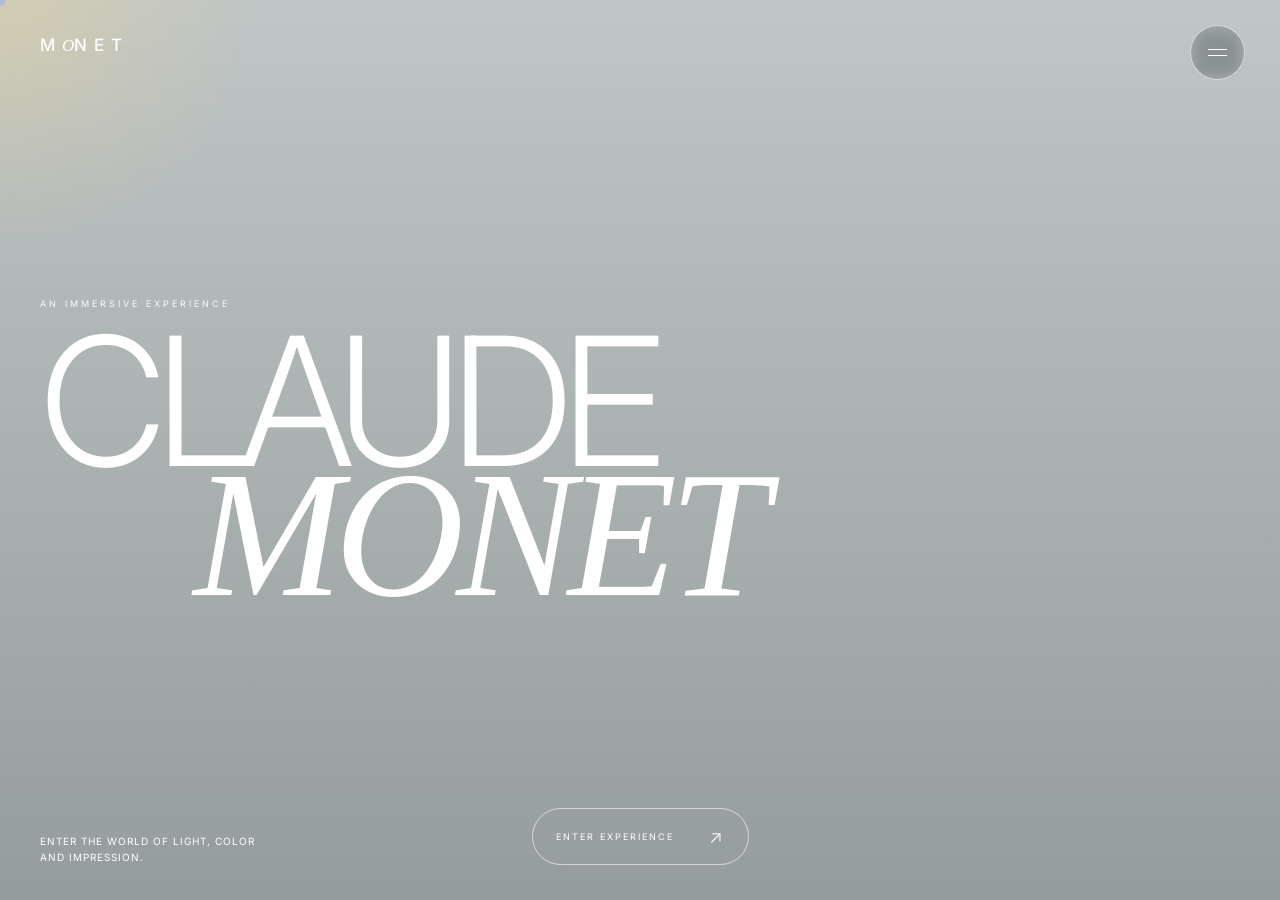
==== index.html @ 4df41868 "home, visit page" ====
<!DOCTYPE html>
<html lang="en">
<head>
    <meta charset="UTF-8">
    <meta name="viewport" content="width=device-width, initial-scale=1.0">

    <title>MONET — Immersive Experience</title>

    <link rel="stylesheet" href="CSS/style.css">
</head>

<body>

    <!-- CUSTOM CURSOR -->
    <div class="cursor"></div>

    <!-- MENU BUTTON -->
    <button class="menu-button" id="menuButton">
        <span></span>
        <span></span>
    </button>


    <!-- SLIDE MENU -->
    <nav class="menu" id="menu">

        <div class="menu-top">
            <span>MONET</span>
            <span>IMMERSIVE EXPERIENCE</span>
        </div>

        <div class="menu-links">

            <a href="index.html">
                <span>HOME</span>
                <small>01</small>
            </a>

            <a href="experience.html">
                <span>EXPERIENCE</span>
                <small>02</small>
            </a>

            <a href="monet.html">
                <span>MONET</span>
                <small>03</small>
            </a>

            <a href="works.html">
                <span>WORKS</span>
                <small>04</small>
            </a>

            <a href="visit.html">
                <span>VISIT</span>
                <small>05</small>
            </a>

        </div>



    </nav>


    <!-- HOME -->
    <main class="home">

        <!-- BACKGROUND -->
        <div class="background"></div>

        <!-- MOUSE LIGHT -->
        <div class="light"></div>


        <!-- TOP INFORMATION -->
        <header class="top">

            <div class="logo">
                M<span>O</span>NET
            </div>

          

        </header>


        <!-- MAIN TITLE -->
        <section class="hero">

            <p class="eyebrow">
                AN IMMERSIVE EXPERIENCE
            </p>

            <h1>
                CLAUDE
                <em>MONET</em>
            </h1>

        </section>


        <!-- BOTTOM CONTENT -->
        <footer class="bottom">

            <div class="intro">
                <p>
                    ENTER THE WORLD OF
                    LIGHT, COLOR AND
                    IMPRESSION.
                </p>
            </div>

            <a href="experience.html" class="enter">

                <span>
                    ENTER EXPERIENCE
                </span>

                <strong>↗</strong>

            </a>
        </footer>

    </main>


  <script src="CSS/JS/script.js"></script>

</body>
</html>
---- CSS/style.css ----
@import url('https://fonts.googleapis.com/css2?family=Inter:wght@300;400;500;600&display=swap');


/* =========================
   RESET
========================= */

* {
    margin: 0;
    padding: 0;
    box-sizing: border-box;
}

html {
    scroll-behavior: smooth;
}

body {
    font-family: "Inter", sans-serif;
    overflow: hidden;
    cursor: none;
}

a {
    text-decoration: none;
    color: inherit;
}


/* =========================
   CURSOR
========================= */

.cursor {
    position: fixed;

    width: 12px;
    height: 12px;

    border-radius: 50%;

    background: white;

    mix-blend-mode: difference;

    pointer-events: none;

    transform: translate(-50%, -50%);

    z-index: 9999;

    transition:
        width .3s ease,
        height .3s ease;
}


/* =========================
   HOME
========================= */

.home {
    position: relative;

    width: 100vw;
    height: 100vh;

    overflow: hidden;

    color: white;
}


/* =========================
   BACKGROUND
========================= */

.background {

    position: absolute;

    inset: -5%;

    background-image:
        linear-gradient(
            rgba(20, 40, 40, .25),
            rgba(10, 30, 30, .45)
        ),
        url("images/monet-home.jpg");

    background-size: cover;

    background-position: center;

    transform: scale(1.05);

    transition: transform 1s ease;

    animation: breathing 12s ease-in-out infinite alternate;
}


@keyframes breathing {

    from {
        transform: scale(1.05);
    }

    to {
        transform: scale(1.1);
    }

}


/* =========================
   MOUSE LIGHT
========================= */

.light {

    position: absolute;

    width: 500px;
    height: 500px;

    border-radius: 50%;

    pointer-events: none;

    background:
        radial-gradient(
            circle,
            rgba(255, 226, 130, .28),
            rgba(255, 226, 130, 0) 70%
        );

    transform: translate(-50%, -50%);
}


/* =========================
   TOP
========================= */

.top {

    position: absolute;

    top: 35px;
    left: 40px;
    right: 40px;

    display: flex;

    justify-content: space-between;

    align-items: flex-start;

    z-index: 5;
}


.logo {

    font-size: 17px;

    font-weight: 500;

    letter-spacing: 7px;
}


.logo span {

    font-family: Georgia, serif;

    font-style: italic;

    letter-spacing: 0;
}


.location {

    text-align: right;

    font-size: 9px;

    line-height: 1.6;

    letter-spacing: 2px;
}


/* =========================
   HERO
========================= */

.hero {

    position: absolute;

    left: 40px;

    top: 50%;

    transform: translateY(-50%);

    z-index: 2;
}


.eyebrow {

    font-size: 9px;

    letter-spacing: 3px;

    margin-bottom: 25px;

    opacity: .9;
}


h1 {

    font-size: clamp(
        90px,
        14vw,
        220px
    );

    line-height: .75;

    font-weight: 300;

    letter-spacing: -10px;

    display: flex;

    flex-direction: column;
}


h1 em {

    font-family: Georgia, serif;

    font-weight: 400;

    font-style: italic;

    margin-left: 12vw;

    letter-spacing: -8px;
}


/* =========================
   BOTTOM
========================= */

.bottom {

    position: absolute;

    left: 40px;
    right: 40px;
    bottom: 35px;

    z-index: 5;

    display: grid;

    grid-template-columns: 1fr auto 1fr;

    align-items: end;
}


.intro {

    max-width: 220px;

    font-size: 10px;

    line-height: 1.6;

    letter-spacing: 1px;
}


/* =========================
   ENTER BUTTON
========================= */

.enter {

    display: flex;

    align-items: center;

    gap: 35px;

    padding: 17px 23px;

    border: 1px solid rgba(255,255,255,.6);

    border-radius: 100px;

    font-size: 9px;

    letter-spacing: 2px;

    transition:
        background .4s ease,
        color .4s ease,
        transform .4s ease;
}


.enter strong {

    font-size: 18px;

    font-weight: 300;
}


.enter:hover {

    background: white;

    color: #111;

    transform: translateY(-5px);
}


/* =========================
   SCROLL
========================= */

.scroll {

    justify-self: end;

    display: flex;

    flex-direction: column;

    align-items: center;

    gap: 12px;
}


.scroll span {

    font-size: 8px;

    letter-spacing: 3px;
}


.scroll i {

    width: 1px;

    height: 45px;

    background: white;

    display: block;

    animation: scrollLine 2s infinite;
}


@keyframes scrollLine {

    0% {
        transform: scaleY(0);
        transform-origin: top;
    }

    50% {
        transform: scaleY(1);
        transform-origin: top;
    }

    51% {
        transform-origin: bottom;
    }

    100% {
        transform: scaleY(0);
        transform-origin: bottom;
    }

}


/* =========================
   MENU BUTTON
========================= */

.menu-button {

    position: fixed;

    top: 25px;
    right: 35px;

    width: 55px;
    height: 55px;

    border-radius: 50%;

    border: 1px solid rgba(255,255,255,.6);

    background: rgba(0,0,0,.05);

    backdrop-filter: blur(10px);

    z-index: 100;

    cursor: none;
}


.menu-button span {

    display: block;

    width: 19px;
    height: 1px;

    margin: 5px auto;

    background: white;

    transition: .4s;
}


/* =========================
   SLIDE MENU
========================= */

.menu {

    position: fixed;

    top: 0;
    right: 0;

    width: 450px;
    height: 100vh;

    background: #e7eadf;

    color: #111;

    z-index: 90;

    padding: 35px;

    display: flex;

    flex-direction: column;

    justify-content: space-between;

    transform: translateX(100%);

    transition:
        transform .8s
        cubic-bezier(.77,0,.18,1);
}


.menu.active {

    transform: translateX(0);
}


/* MENU HEADER */

.menu-top,
.menu-bottom {

    display: flex;

    justify-content: space-between;

    font-size: 9px;

    letter-spacing: 2px;
}


/* MENU LINKS */

.menu-links {

    display: flex;

    flex-direction: column;
}


.menu-links a {

    display: flex;

    justify-content: space-between;

    align-items: center;

    padding: 17px 0;

    border-bottom: 1px solid rgba(0,0,0,.2);

    font-size: 38px;

    font-weight: 300;

    transition:
        padding-left .4s ease;
}


.menu-links a:hover {

    padding-left: 15px;
}


.menu-links small {

    font-size: 9px;

    letter-spacing: 2px;
}


/* =========================
   MOBILE
========================= */

@media (max-width: 700px) {

    body {
        cursor: auto;
    }

    .cursor {
        display: none;
    }

    .top {
        left: 20px;
        right: 20px;
        top: 25px;
    }

    .menu-button {
        right: 20px;
    }

    .hero {
        left: 20px;
    }

    h1 {
        font-size: 20vw;
        letter-spacing: -5px;
    }

    h1 em {
        margin-left: 8vw;
        letter-spacing: -4px;
    }

    .bottom {
        left: 20px;
        right: 20px;
        display: flex;
        justify-content: space-between;
    }

    .intro,
    .scroll {
        display: none;
    }

    .menu {
        width: 100%;
        padding: 25px;
    }

    .menu-links a {
        font-size: 32px;
    }

}

/* =====================================================
   VISIT PAGE ONLY
   Load AFTER style.css. Every rule is scoped to
   .visit-page, so no other page is affected.
===================================================== */

/* The global style.css sets body { overflow: hidden } for the home
   page. That blocks scrolling here, so re-enable it only when the
   visit page is present. */
body:has(.visit-page) {
    overflow-x: hidden;
    overflow-y: auto;
    background: #14282a;
}

.visit-page {
    --bg: #14282a;
    --text: #e7eadf;
    --muted: rgba(231, 234, 223, .6);
    --line: rgba(231, 234, 223, .2);
    --accent: #ffe282;

    min-height: 100vh;
    padding: 140px 40px 35px;
    background: var(--bg);
    color: var(--text);
}


/* =========================
   HEADER
========================= */

.visit-page .visit-header {
    display: flex;
    justify-content: space-between;
    align-items: flex-end;
    gap: 40px;
    padding-bottom: 70px;
    border-bottom: 1px solid var(--line);
}

.visit-page .page-number {
    font-size: 9px;
    letter-spacing: 3px;
    margin-bottom: 25px;
    color: var(--muted);
}

/* override the huge global h1 */
.visit-page h1 {
    display: block;
    font-size: clamp(64px, 11vw, 170px);
    line-height: .85;
    font-weight: 300;
    letter-spacing: -4px;
}

.visit-page h1 em {
    display: inline-block;
    margin-left: 8vw;
    font-family: Georgia, serif;
    font-weight: 400;
    font-style: italic;
    letter-spacing: -3px;
    color: var(--accent);
}

.visit-page .visit-intro {
    max-width: 280px;
    font-size: 12px;
    line-height: 1.8;
    letter-spacing: .5px;
    color: var(--muted);
}


/* =========================
   INFO BLOCKS
========================= */

.visit-page .visit-info {
    display: grid;
    grid-template-columns: repeat(3, 1fr);
    border-bottom: 1px solid var(--line);
}

.visit-page .info-block {
    display: flex;
    flex-direction: column;
    gap: 22px;
    padding: 45px 35px 55px 0;
}

.visit-page .info-block + .info-block {
    padding-left: 35px;
    border-left: 1px solid var(--line);
}

.visit-page .info-number {
    font-size: 9px;
    letter-spacing: 3px;
    color: var(--accent);
}

.visit-page .info-block h2 {
    font-size: 26px;
    font-weight: 300;
    letter-spacing: 1px;
}

.visit-page .info-block p {
    font-size: 12px;
    line-height: 1.9;
    letter-spacing: 1.5px;
    color: var(--muted);
}

.visit-page .text-link {
    align-self: flex-start;
    margin-top: auto;
    padding-bottom: 5px;
    font-size: 9px;
    letter-spacing: 2px;
    border-bottom: 1px solid var(--text);
    transition: color .3s ease, border-color .3s ease;
}

.visit-page .text-link:hover {
    color: var(--accent);
    border-color: var(--accent);
}


/* =========================
   TICKETS
========================= */

.visit-page .ticket {
    display: flex;
    justify-content: space-between;
    align-items: baseline;
    padding: 14px 0;
    border-bottom: 1px solid var(--line);
    font-size: 11px;
    letter-spacing: 2px;
}

.visit-page .ticket strong {
    font-size: 22px;
    font-weight: 300;
    letter-spacing: 0;
}

.visit-page .ticket-button,
.visit-page .send-button {
    display: inline-flex;
    align-items: center;
    justify-content: space-between;
    gap: 35px;
    padding: 17px 23px;
    border: 1px solid rgba(231, 234, 223, .6);
    border-radius: 100px;
    background: transparent;
    color: var(--text);
    font-family: inherit;
    font-size: 9px;
    letter-spacing: 2px;
    cursor: none;
    transition: background .4s ease, color .4s ease, transform .4s ease;
}

.visit-page .ticket-button {
    align-self: flex-start;
    margin-top: 15px;
}

.visit-page .ticket-button:hover,
.visit-page .send-button:hover {
    background: var(--text);
    color: var(--bg);
    transform: translateY(-5px);
}


/* =========================
   CONTACT
========================= */

.visit-page .questions {
    display: grid;
    grid-template-columns: 1fr 1fr;
    gap: 80px;
    padding: 80px 0;
    border-bottom: 1px solid var(--line);
}

.visit-page .questions-title p {
    font-size: 9px;
    letter-spacing: 3px;
    margin-bottom: 25px;
    color: var(--muted);
}

.visit-page .questions-title h2 {
    font-size: clamp(48px, 7vw, 110px);
    line-height: .9;
    font-weight: 300;
    letter-spacing: -3px;
}

.visit-page .questions-title h2 em {
    font-family: Georgia, serif;
    font-weight: 400;
    font-style: italic;
    color: var(--accent);
}

.visit-page .contact-form {
    display: flex;
    flex-direction: column;
    gap: 30px;
    max-width: 520px;
    width: 100%;
    justify-self: end;
}

.visit-page .field {
    display: flex;
    flex-direction: column;
    gap: 10px;
}

.visit-page .field label {
    font-size: 9px;
    letter-spacing: 3px;
    color: var(--muted);
}

.visit-page .field input,
.visit-page .field textarea {
    width: 100%;
    padding: 10px 0 14px;
    border: 0;
    border-bottom: 1px solid var(--line);
    border-radius: 0;
    background: transparent;
    color: var(--text);
    font-family: inherit;
    font-size: 16px;
    font-weight: 300;
    outline: none;
    cursor: none;
    transition: border-color .3s ease;
}

.visit-page .field textarea {
    min-height: 110px;
    resize: vertical;
}

.visit-page .field input::placeholder,
.visit-page .field textarea::placeholder {
    color: rgba(231, 234, 223, .35);
}

.visit-page .field input:focus,
.visit-page .field textarea:focus {
    border-color: var(--accent);
}

.visit-page .send-button {
    align-self: flex-start;
}

.visit-page a:focus-visible,
.visit-page button:focus-visible {
    outline: 2px solid var(--accent);
    outline-offset: 4px;
}


/* =========================
   FOOTER
========================= */

.visit-page .visit-footer {
    display: flex;
    justify-content: space-between;
    gap: 20px;
    padding-top: 30px;
    font-size: 9px;
    letter-spacing: 2px;
    color: var(--muted);
}


/* =========================
   TABLET
========================= */

@media (max-width: 1000px) {

    .visit-page .visit-info {
        grid-template-columns: 1fr;
    }

    .visit-page .info-block,
    .visit-page .info-block + .info-block {
        padding: 35px 0;
        border-left: 0;
    }

    .visit-page .info-block + .info-block {
        border-top: 1px solid var(--line);
    }

    .visit-page .questions {
        grid-template-columns: 1fr;
        gap: 50px;
    }

    .visit-page .contact-form {
        justify-self: start;
    }
}


/* =========================
   MOBILE
========================= */

@media (max-width: 700px) {

    .visit-page {
        padding: 110px 20px 25px;
    }

    .visit-page .visit-header {
        flex-direction: column;
        align-items: flex-start;
        padding-bottom: 45px;
    }

    .visit-page h1 {
        font-size: 22vw;
        letter-spacing: -2px;
    }

    .visit-page h1 em {
        margin-left: 6vw;
        letter-spacing: -2px;
    }

    .visit-page .questions {
        padding: 55px 0;
    }

    .visit-page .ticket-button,
    .visit-page .send-button,
    .visit-page .field input,
    .visit-page .field textarea {
        cursor: auto;
    }

    .visit-page .visit-footer {
        flex-direction: column;
        gap: 10px;
    }
}


/* =====================================================
   FORM STATUS + TICKET MODAL (created by visit.js)
===================================================== */

.visit-page .form-status {
    min-height: 1.4em;
    font-size: 11px;
    letter-spacing: 1px;
    color: #ffb4a2;
}

.visit-page .form-status.ok {
    color: var(--accent);
}

.ticket-modal {
    --bg: #14282a;
    --text: #e7eadf;
    --muted: rgba(231, 234, 223, .6);
    --line: rgba(231, 234, 223, .2);
    --accent: #ffe282;

    position: fixed;
    inset: 0;
    z-index: 200;
    display: flex;
    justify-content: flex-end;
    background: rgba(5, 15, 15, .6);
    backdrop-filter: blur(6px);
    opacity: 0;
    transition: opacity .4s ease;
    font-family: "Inter", sans-serif;
}

.ticket-modal[hidden] { display: none; }
.ticket-modal.open { opacity: 1; }

.ticket-modal-panel {
    position: relative;
    width: 480px;
    max-width: 100%;
    height: 100%;
    overflow-y: auto;
    padding: 45px 35px;
    background: #e7eadf;
    color: #111;
    transform: translateX(100%);
    transition: transform .8s cubic-bezier(.77, 0, .18, 1);
}

.ticket-modal.open .ticket-modal-panel { transform: translateX(0); }

.ticket-modal h2 {
    font-size: 44px;
    line-height: 1;
    font-weight: 300;
    letter-spacing: -2px;
    margin-bottom: 30px;
}

.ticket-modal h2 em {
    font-family: Georgia, serif;
    font-weight: 400;
    font-style: italic;
}

.ticket-modal .modal-eyebrow {
    font-size: 9px;
    letter-spacing: 3px;
    margin-bottom: 20px;
}

.ticket-modal .modal-close {
    position: absolute;
    top: 25px;
    right: 25px;
    width: 44px;
    height: 44px;
    border-radius: 50%;
    border: 1px solid rgba(0, 0, 0, .3);
    background: transparent;
    font-size: 14px;
    cursor: none;
}

.ticket-modal .modal-field {
    display: flex;
    flex-direction: column;
    gap: 8px;
    margin-bottom: 22px;
}

.ticket-modal .modal-field label {
    font-size: 9px;
    letter-spacing: 3px;
}

.ticket-modal .modal-field input,
.ticket-modal .modal-field select {
    padding: 8px 0 12px;
    border: 0;
    border-bottom: 1px solid rgba(0, 0, 0, .3);
    border-radius: 0;
    background: transparent;
    font-family: inherit;
    font-size: 16px;
    font-weight: 300;
    color: #111;
    cursor: none;
}

.ticket-modal .modal-tickets { margin-top: 30px; }

.ticket-modal .modal-ticket {
    display: grid;
    grid-template-columns: 1fr auto auto;
    align-items: center;
    gap: 20px;
    padding: 16px 0;
    border-bottom: 1px solid rgba(0, 0, 0, .2);
}

.ticket-modal .modal-ticket span {
    display: block;
    font-size: 11px;
    letter-spacing: 2px;
}

.ticket-modal .modal-ticket small {
    display: block;
    margin-top: 4px;
    font-size: 10px;
    color: rgba(0, 0, 0, .55);
}

.ticket-modal .modal-ticket strong {
    font-size: 20px;
    font-weight: 300;
}

.ticket-modal .stepper {
    display: flex;
    align-items: center;
    gap: 12px;
}

.ticket-modal .stepper button {
    width: 34px;
    height: 34px;
    border-radius: 50%;
    border: 1px solid rgba(0, 0, 0, .35);
    background: transparent;
    font-size: 16px;
    cursor: none;
    transition: background .3s ease, color .3s ease;
}

.ticket-modal .stepper button:hover {
    background: #111;
    color: #e7eadf;
}

.ticket-modal .stepper output {
    min-width: 18px;
    text-align: center;
    font-size: 15px;
}

.ticket-modal .modal-error {
    min-height: 1.4em;
    margin-top: 18px;
    font-size: 12px;
    color: #a3281a;
}

.ticket-modal .modal-total {
    display: flex;
    justify-content: space-between;
    align-items: baseline;
    margin: 10px 0 30px;
    font-size: 11px;
    letter-spacing: 2px;
}

.ticket-modal .modal-total strong {
    font-size: 34px;
    font-weight: 300;
    letter-spacing: 0;
}

.ticket-modal .modal-summary {
    margin-bottom: 30px;
    font-size: 14px;
    line-height: 1.7;
}

.ticket-modal .send-button {
    display: inline-flex;
    gap: 35px;
    padding: 17px 23px;
    border: 1px solid #111;
    border-radius: 100px;
    background: transparent;
    color: #111;
    font-family: inherit;
    font-size: 9px;
    letter-spacing: 2px;
    cursor: none;
    transition: background .4s ease, color .4s ease;
}

.ticket-modal .send-button:hover {
    background: #111;
    color: #e7eadf;
}

.ticket-modal :focus-visible {
    outline: 2px solid #111;
    outline-offset: 3px;
}

@media (max-width: 700px) {
    .ticket-modal-panel { width: 100%; padding: 35px 20px; }
    .ticket-modal h2 { font-size: 36px; }
    .ticket-modal .modal-close,
    .ticket-modal .stepper button,
    .ticket-modal .send-button,
    .ticket-modal .modal-field input,
    .ticket-modal .modal-field select { cursor: auto; }
}
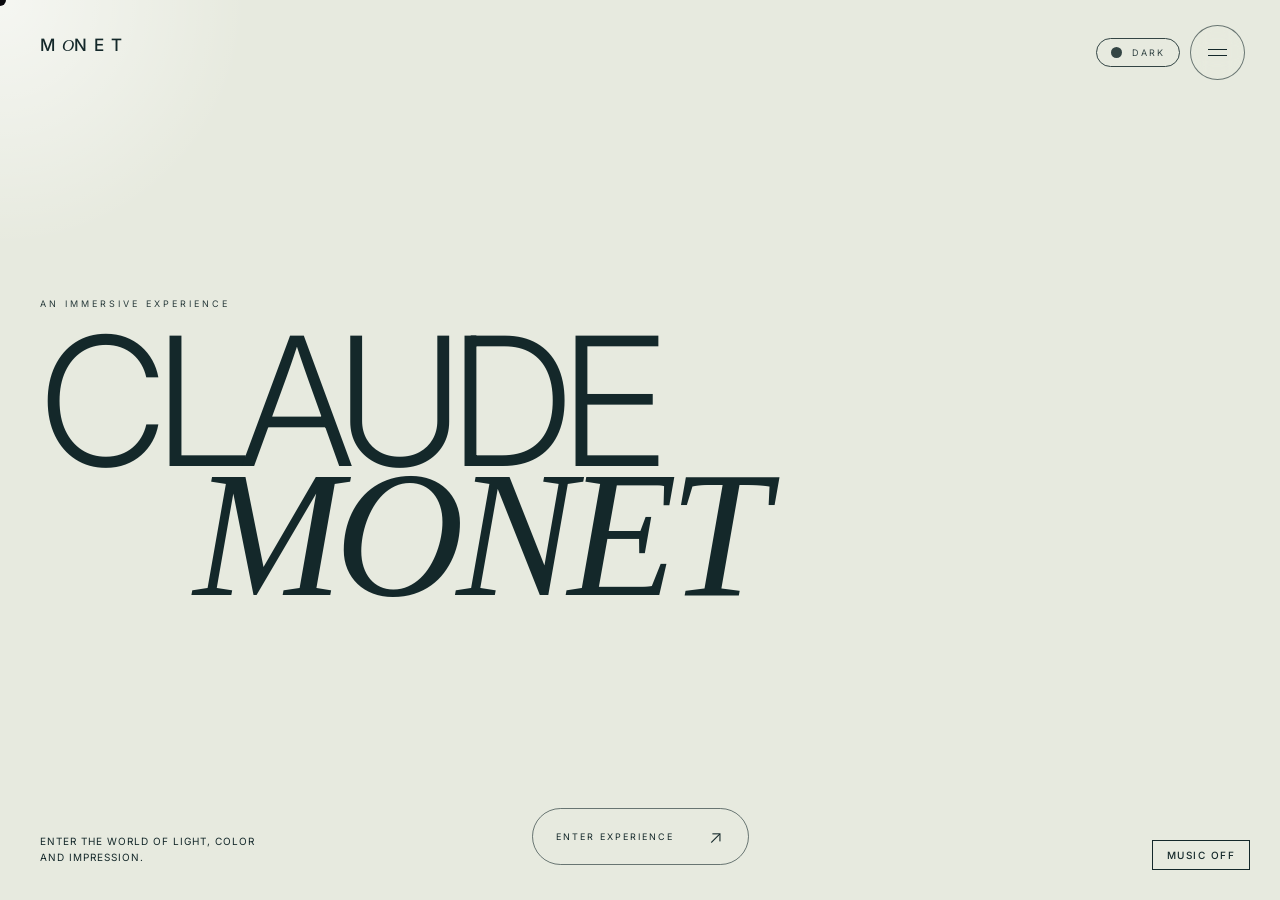
==== commit fb980f9c: "." ====
--- a/index.html
+++ b/index.html
@@ -9,7 +9,13 @@
     <link rel="stylesheet" href="CSS/style.css">
 </head>
 
-<body>
+<audio id="bg-music" loop>
+    <source src="MONET MUSIC.mp3" type="audio/mpeg">
+</audio>
+
+<button id="music-toggle" class="music-button">
+    MUSIC ON
+</button>
 
     <!-- CUSTOM CURSOR -->
     <div class="cursor"></div>
--- a/CSS/style.css
+++ b/CSS/style.css
@@ -1,647 +1,369 @@
 @import url('https://fonts.googleapis.com/css2?family=Inter:wght@300;400;500;600&display=swap');
 
-
-/* =========================
-   RESET
-========================= */
-
-* {
-    margin: 0;
-    padding: 0;
-    box-sizing: border-box;
-}
-
-html {
-    scroll-behavior: smooth;
-}
+/* =====================================================
+   MONET — IMMERSIVE EXPERIENCE · style.css
+   One file for every page (home, experience, visit).
+
+   1. Tokens (dark / light)      7. Inner pages (shared)
+   2. Reset & base               8. Experience page
+   3. Cursor                     9. Visit page
+   4. Buttons                   10. Ticket modal
+   5. Menu & theme toggle       11. Responsive
+   6. Home                      12. Reduced motion
+===================================================== */
+
+
+/* =====================================================
+   1. TOKENS — change colors here, nowhere else
+===================================================== */
+
+:root,
+:root[data-theme="dark"] {
+    color-scheme: dark;
+    --paper:  #14282a;
+    --panel:  #1b3336;
+    --ink:    #e7eadf;
+    --muted:  rgba(231, 234, 223, .6);
+    --line:   rgba(231, 234, 223, .2);
+    --accent: #ffe282;
+    --err:    #ffb4a2;
+    --scrim:  rgba(5, 15, 15, .6);
+    --wash-a: rgba(20, 40, 40, .25);   /* home photo overlay */
+    --wash-b: rgba(10, 30, 30, .45);
+    --spot:   rgba(255, 226, 130, .28);
+}
+
+:root[data-theme="light"] {
+    color-scheme: light;
+    --paper:  #e7eadf;
+    --panel:  #f3f5ee;
+    --ink:    #14282a;
+    --muted:  rgba(20, 40, 42, .62);
+    --line:   rgba(20, 40, 42, .2);
+    --accent: #7a5c00;
+    --err:    #a3281a;
+    --scrim:  rgba(20, 40, 42, .35);
+    --wash-a: rgba(231, 234, 223, .55);
+    --wash-b: rgba(231, 234, 223, .82);
+    --spot:   rgba(255, 255, 255, .6);
+}
+
+:root { --ink-60: color-mix(in srgb, var(--ink) 60%, transparent); }
+
+
+/* =====================================================
+   2. RESET & BASE
+===================================================== */
+
+* { margin: 0; padding: 0; box-sizing: border-box; }
+
+html { scroll-behavior: smooth; }
 
 body {
     font-family: "Inter", sans-serif;
-    overflow: hidden;
-    cursor: none;
-}
-
-a {
-    text-decoration: none;
-    color: inherit;
-}
-
-
-/* =========================
-   CURSOR
-========================= */
+    background: var(--paper);
+    color: var(--ink);
+    overflow-x: hidden;
+    transition: background-color .4s ease, color .4s ease;
+}
+
+/* only the home page is locked to one screen */
+body:has(.home) { overflow: hidden; }
+
+a { text-decoration: none; color: inherit; }
+button, input, textarea, select { font-family: inherit; color: inherit; }
+
+a:focus-visible,
+button:focus-visible { outline: 2px solid var(--accent); outline-offset: 4px; }
+
+
+/* =====================================================
+   3. CURSOR — custom cursor only on mouse devices
+===================================================== */
 
 .cursor {
+    display: none;
     position: fixed;
-
     width: 12px;
     height: 12px;
-
     border-radius: 50%;
-
-    background: white;
-
+    background: #fff;
     mix-blend-mode: difference;
-
     pointer-events: none;
-
     transform: translate(-50%, -50%);
-
     z-index: 9999;
-
-    transition:
-        width .3s ease,
-        height .3s ease;
-}
-
-
-/* =========================
-   HOME
-========================= */
+    transition: width .3s ease, height .3s ease;
+}
+
+@media (hover: hover) and (pointer: fine) {
+    .cursor { display: block; }
+    body, a, button, input, textarea, select, label { cursor: none; }
+}
+
+
+/* =====================================================
+   4. BUTTONS — one pill style for all
+===================================================== */
+
+.enter,
+.ticket-button,
+.send-button {
+    display: inline-flex;
+    align-items: center;
+    justify-content: space-between;
+    gap: 35px;
+    padding: 17px 23px;
+    border: 1px solid var(--ink-60);
+    border-radius: 100px;
+    background: transparent;
+    color: var(--ink);
+    font: inherit;
+    font-size: 9px;
+    letter-spacing: 2px;
+    transition: background .4s ease, color .4s ease, transform .4s ease;
+}
+
+.enter strong { font-size: 18px; font-weight: 300; }
+
+.enter:hover,
+.ticket-button:hover,
+.send-button:hover {
+    background: var(--ink);
+    color: var(--paper);
+    transform: translateY(-5px);
+}
+
+.ticket-button { align-self: flex-start; margin-top: 15px; }
+.send-button   { align-self: flex-start; }
+
+
+/* =====================================================
+   5. MENU & THEME TOGGLE
+===================================================== */
+
+.menu-button {
+    position: fixed;
+    top: 25px;
+    right: 35px;
+    width: 55px;
+    height: 55px;
+    border-radius: 50%;
+    border: 1px solid var(--ink-60);
+    background: color-mix(in srgb, var(--paper) 15%, transparent);
+    backdrop-filter: blur(10px);
+    z-index: 100;
+}
+
+.menu-button span {
+    display: block;
+    width: 19px;
+    height: 1px;
+    margin: 5px auto;
+    background: var(--ink);
+    transition: .4s;
+}
+
+.menu {
+    position: fixed;
+    top: 0;
+    right: 0;
+    width: 450px;
+    height: 100vh;
+    padding: 35px;
+    display: flex;
+    flex-direction: column;
+    justify-content: space-between;
+    background: var(--paper);
+    color: var(--ink);
+    z-index: 90;
+    transform: translateX(100%);
+    transition: transform .8s cubic-bezier(.77, 0, .18, 1);
+}
+
+.menu.active { transform: translateX(0); }
+
+.menu-top,
+.menu-bottom {
+    display: flex;
+    justify-content: space-between;
+    font-size: 9px;
+    letter-spacing: 2px;
+}
+
+.menu-links { display: flex; flex-direction: column; }
+
+.menu-links a {
+    display: flex;
+    justify-content: space-between;
+    align-items: center;
+    padding: 17px 0;
+    border-bottom: 1px solid var(--line);
+    font-size: 38px;
+    font-weight: 300;
+    transition: padding-left .4s ease;
+}
+
+.menu-links a:hover { padding-left: 15px; }
+.menu-links small   { font-size: 9px; letter-spacing: 2px; }
+
+/* button injected by theme.js */
+.theme-toggle {
+    position: fixed;
+    top: 38px;
+    right: 100px;
+    z-index: 95;
+    display: flex;
+    align-items: center;
+    gap: 10px;
+    padding: 8px 14px;
+    border: 1px solid currentColor;
+    border-radius: 999px;
+    background: transparent;
+    color: var(--ink);
+    font-size: 9px;
+    letter-spacing: 2px;
+    opacity: .85;
+    transition: opacity .3s ease;
+}
+.theme-toggle:hover { opacity: 1; }
+
+.theme-toggle i {
+    width: 11px;
+    height: 11px;
+    border-radius: 50%;
+    background: currentColor;
+    box-shadow: inset -4px -2px 0 0 transparent;
+    transition: box-shadow .3s ease;
+}
+[data-theme="dark"] .theme-toggle i { box-shadow: inset -4px -2px 0 0 var(--paper); }
+
+/* avoid overlapping the menu header */
+body:has(.menu.active) .theme-toggle { opacity: 0; pointer-events: none; }
+
+
+/* =====================================================
+   6. HOME
+===================================================== */
 
 .home {
     position: relative;
-
     width: 100vw;
     height: 100vh;
-
     overflow: hidden;
-
-    color: white;
-}
-
-
-/* =========================
-   BACKGROUND
-========================= */
+    color: var(--ink);
+}
 
 .background {
-
     position: absolute;
-
     inset: -5%;
-
     background-image:
-        linear-gradient(
-            rgba(20, 40, 40, .25),
-            rgba(10, 30, 30, .45)
-        ),
+        linear-gradient(var(--wash-a), var(--wash-b)),
         url("images/monet-home.jpg");
-
     background-size: cover;
-
     background-position: center;
-
     transform: scale(1.05);
-
     transition: transform 1s ease;
-
     animation: breathing 12s ease-in-out infinite alternate;
 }
 
-
 @keyframes breathing {
-
-    from {
-        transform: scale(1.05);
-    }
-
-    to {
-        transform: scale(1.1);
-    }
-
-}
-
-
-/* =========================
-   MOUSE LIGHT
-========================= */
+    from { transform: scale(1.05); }
+    to   { transform: scale(1.1); }
+}
 
 .light {
-
     position: absolute;
-
     width: 500px;
     height: 500px;
-
     border-radius: 50%;
-
     pointer-events: none;
-
-    background:
-        radial-gradient(
-            circle,
-            rgba(255, 226, 130, .28),
-            rgba(255, 226, 130, 0) 70%
-        );
-
+    background: radial-gradient(circle, var(--spot), transparent 70%);
     transform: translate(-50%, -50%);
 }
 
-
-/* =========================
-   TOP
-========================= */
-
 .top {
-
     position: absolute;
-
     top: 35px;
     left: 40px;
     right: 40px;
-
     display: flex;
-
     justify-content: space-between;
-
     align-items: flex-start;
-
     z-index: 5;
 }
 
-
-.logo {
-
-    font-size: 17px;
-
-    font-weight: 500;
-
-    letter-spacing: 7px;
-}
-
-
-.logo span {
-
+.logo { font-size: 17px; font-weight: 500; letter-spacing: 7px; }
+.logo span { font-family: Georgia, serif; font-style: italic; letter-spacing: 0; }
+
+.location { text-align: right; font-size: 9px; line-height: 1.6; letter-spacing: 2px; }
+
+.hero {
+    position: absolute;
+    left: 40px;
+    top: 50%;
+    transform: translateY(-50%);
+    z-index: 2;
+}
+
+.eyebrow { font-size: 9px; letter-spacing: 3px; margin-bottom: 25px; opacity: .9; }
+
+.hero h1 {
+    display: flex;
+    flex-direction: column;
+    font-size: clamp(90px, 14vw, 220px);
+    line-height: .75;
+    font-weight: 300;
+    letter-spacing: -10px;
+}
+
+.hero h1 em {
     font-family: Georgia, serif;
-
+    font-weight: 400;
     font-style: italic;
-
-    letter-spacing: 0;
-}
-
-
-.location {
-
-    text-align: right;
-
-    font-size: 9px;
-
-    line-height: 1.6;
-
-    letter-spacing: 2px;
-}
-
-
-/* =========================
-   HERO
-========================= */
-
-.hero {
-
+    margin-left: 12vw;
+    letter-spacing: -8px;
+}
+
+.bottom {
     position: absolute;
-
-    left: 40px;
-
-    top: 50%;
-
-    transform: translateY(-50%);
-
-    z-index: 2;
-}
-
-
-.eyebrow {
-
-    font-size: 9px;
-
-    letter-spacing: 3px;
-
-    margin-bottom: 25px;
-
-    opacity: .9;
-}
-
-
-h1 {
-
-    font-size: clamp(
-        90px,
-        14vw,
-        220px
-    );
-
-    line-height: .75;
-
-    font-weight: 300;
-
-    letter-spacing: -10px;
-
-    display: flex;
-
-    flex-direction: column;
-}
-
-
-h1 em {
-
-    font-family: Georgia, serif;
-
-    font-weight: 400;
-
-    font-style: italic;
-
-    margin-left: 12vw;
-
-    letter-spacing: -8px;
-}
-
-
-/* =========================
-   BOTTOM
-========================= */
-
-.bottom {
-
-    position: absolute;
-
     left: 40px;
     right: 40px;
     bottom: 35px;
-
     z-index: 5;
-
     display: grid;
-
     grid-template-columns: 1fr auto 1fr;
-
     align-items: end;
 }
 
-
-.intro {
-
-    max-width: 220px;
-
-    font-size: 10px;
-
-    line-height: 1.6;
-
-    letter-spacing: 1px;
-}
-
-
-/* =========================
-   ENTER BUTTON
-========================= */
-
-.enter {
-
-    display: flex;
-
-    align-items: center;
-
-    gap: 35px;
-
-    padding: 17px 23px;
-
-    border: 1px solid rgba(255,255,255,.6);
-
-    border-radius: 100px;
-
-    font-size: 9px;
-
-    letter-spacing: 2px;
-
-    transition:
-        background .4s ease,
-        color .4s ease,
-        transform .4s ease;
-}
-
-
-.enter strong {
-
-    font-size: 18px;
-
-    font-weight: 300;
-}
-
-
-.enter:hover {
-
-    background: white;
-
-    color: #111;
-
-    transform: translateY(-5px);
-}
-
-
-/* =========================
-   SCROLL
-========================= */
-
-.scroll {
-
-    justify-self: end;
-
-    display: flex;
-
-    flex-direction: column;
-
-    align-items: center;
-
-    gap: 12px;
-}
-
-
-.scroll span {
-
-    font-size: 8px;
-
-    letter-spacing: 3px;
-}
-
-
-.scroll i {
-
-    width: 1px;
-
-    height: 45px;
-
-    background: white;
-
-    display: block;
-
-    animation: scrollLine 2s infinite;
-}
-
+.intro { max-width: 220px; font-size: 10px; line-height: 1.6; letter-spacing: 1px; }
+
+.scroll { justify-self: end; display: flex; flex-direction: column; align-items: center; gap: 12px; }
+.scroll span { font-size: 8px; letter-spacing: 3px; }
+.scroll i { display: block; width: 1px; height: 45px; background: var(--ink); animation: scrollLine 2s infinite; }
 
 @keyframes scrollLine {
-
-    0% {
-        transform: scaleY(0);
-        transform-origin: top;
-    }
-
-    50% {
-        transform: scaleY(1);
-        transform-origin: top;
-    }
-
-    51% {
-        transform-origin: bottom;
-    }
-
-    100% {
-        transform: scaleY(0);
-        transform-origin: bottom;
-    }
-
-}
-
-
-/* =========================
-   MENU BUTTON
-========================= */
-
-.menu-button {
-
-    position: fixed;
-
-    top: 25px;
-    right: 35px;
-
-    width: 55px;
-    height: 55px;
-
-    border-radius: 50%;
-
-    border: 1px solid rgba(255,255,255,.6);
-
-    background: rgba(0,0,0,.05);
-
-    backdrop-filter: blur(10px);
-
-    z-index: 100;
-
-    cursor: none;
-}
-
-
-.menu-button span {
-
-    display: block;
-
-    width: 19px;
-    height: 1px;
-
-    margin: 5px auto;
-
-    background: white;
-
-    transition: .4s;
-}
-
-
-/* =========================
-   SLIDE MENU
-========================= */
-
-.menu {
-
-    position: fixed;
-
-    top: 0;
-    right: 0;
-
-    width: 450px;
-    height: 100vh;
-
-    background: #e7eadf;
-
-    color: #111;
-
-    z-index: 90;
-
-    padding: 35px;
-
-    display: flex;
-
-    flex-direction: column;
-
-    justify-content: space-between;
-
-    transform: translateX(100%);
-
-    transition:
-        transform .8s
-        cubic-bezier(.77,0,.18,1);
-}
-
-
-.menu.active {
-
-    transform: translateX(0);
-}
-
-
-/* MENU HEADER */
-
-.menu-top,
-.menu-bottom {
-
-    display: flex;
-
-    justify-content: space-between;
-
-    font-size: 9px;
-
-    letter-spacing: 2px;
-}
-
-
-/* MENU LINKS */
-
-.menu-links {
-
-    display: flex;
-
-    flex-direction: column;
-}
-
-
-.menu-links a {
-
-    display: flex;
-
-    justify-content: space-between;
-
-    align-items: center;
-
-    padding: 17px 0;
-
-    border-bottom: 1px solid rgba(0,0,0,.2);
-
-    font-size: 38px;
-
-    font-weight: 300;
-
-    transition:
-        padding-left .4s ease;
-}
-
-
-.menu-links a:hover {
-
-    padding-left: 15px;
-}
-
-
-.menu-links small {
-
-    font-size: 9px;
-
-    letter-spacing: 2px;
-}
-
-
-/* =========================
-   MOBILE
-========================= */
-
-@media (max-width: 700px) {
-
-    body {
-        cursor: auto;
-    }
-
-    .cursor {
-        display: none;
-    }
-
-    .top {
-        left: 20px;
-        right: 20px;
-        top: 25px;
-    }
-
-    .menu-button {
-        right: 20px;
-    }
-
-    .hero {
-        left: 20px;
-    }
-
-    h1 {
-        font-size: 20vw;
-        letter-spacing: -5px;
-    }
-
-    h1 em {
-        margin-left: 8vw;
-        letter-spacing: -4px;
-    }
-
-    .bottom {
-        left: 20px;
-        right: 20px;
-        display: flex;
-        justify-content: space-between;
-    }
-
-    .intro,
-    .scroll {
-        display: none;
-    }
-
-    .menu {
-        width: 100%;
-        padding: 25px;
-    }
-
-    .menu-links a {
-        font-size: 32px;
-    }
-
-}
-
-/* =====================================================
-   VISIT PAGE ONLY
-   Load AFTER style.css. Every rule is scoped to
-   .visit-page, so no other page is affected.
-===================================================== */
-
-/* The global style.css sets body { overflow: hidden } for the home
-   page. That blocks scrolling here, so re-enable it only when the
-   visit page is present. */
-body:has(.visit-page) {
-    overflow-x: hidden;
-    overflow-y: auto;
-    background: #14282a;
-}
-
-.visit-page {
-    --bg: #14282a;
-    --text: #e7eadf;
-    --muted: rgba(231, 234, 223, .6);
-    --line: rgba(231, 234, 223, .2);
-    --accent: #ffe282;
-
+    0%   { transform: scaleY(0); transform-origin: top; }
+    50%  { transform: scaleY(1); transform-origin: top; }
+    51%  { transform-origin: bottom; }
+    100% { transform: scaleY(0); transform-origin: bottom; }
+}
+
+
+/* =====================================================
+   7. INNER PAGES (visit + experience share one layout)
+===================================================== */
+
+.visit-page,
+.experience-page {
     min-height: 100vh;
     padding: 140px 40px 35px;
-    background: var(--bg);
-    color: var(--text);
-}
-
-
-/* =========================
-   HEADER
-========================= */
-
-.visit-page .visit-header {
+    background: var(--paper);
+    color: var(--ink);
+    transition: background-color .4s ease, color .4s ease;
+}
+
+.visit-header,
+.exp-header {
     display: flex;
     justify-content: space-between;
     align-items: flex-end;
@@ -650,103 +372,292 @@
     border-bottom: 1px solid var(--line);
 }
 
-.visit-page .page-number {
+.page-number {
     font-size: 9px;
     letter-spacing: 3px;
     margin-bottom: 25px;
     color: var(--muted);
 }
 
-/* override the huge global h1 */
-.visit-page h1 {
-    display: block;
+.visit-page h1,
+.experience-page h1 {
     font-size: clamp(64px, 11vw, 170px);
     line-height: .85;
     font-weight: 300;
     letter-spacing: -4px;
 }
 
-.visit-page h1 em {
-    display: inline-block;
-    margin-left: 8vw;
+.visit-page h1 em,
+.experience-page h1 em,
+.experience-page h2 em,
+.questions-title h2 em {
     font-family: Georgia, serif;
     font-weight: 400;
     font-style: italic;
-    letter-spacing: -3px;
     color: var(--accent);
 }
 
-.visit-page .visit-intro {
+.visit-page h1 em,
+.experience-page h1 em { display: inline-block; margin-left: 8vw; letter-spacing: -3px; }
+
+.visit-intro,
+.exp-intro {
     max-width: 280px;
-    font-size: 12px;
-    line-height: 1.8;
-    letter-spacing: .5px;
+    font-size: 11px;
+    line-height: 1.9;
+    letter-spacing: 1.5px;
     color: var(--muted);
 }
 
-
-/* =========================
-   INFO BLOCKS
-========================= */
-
-.visit-page .visit-info {
+.visit-footer,
+.exp-footer {
+    display: flex;
+    justify-content: space-between;
+    gap: 20px;
+    padding-top: 30px;
+    font-size: 9px;
+    letter-spacing: 2px;
+    color: var(--muted);
+}
+
+
+/* =====================================================
+   8. EXPERIENCE PAGE
+===================================================== */
+
+/* progress bar + room counter (driven by experience.js) */
+.progress {
+    position: fixed;
+    top: 0; left: 0;
+    width: 100%; height: 2px;
+    background: var(--accent);
+    transform: scaleX(0);
+    transform-origin: left;
+    z-index: 120;
+}
+
+.room-counter {
+    position: fixed;
+    left: 40px;
+    bottom: 35px;
+    font-size: 9px;
+    letter-spacing: 3px;
+    opacity: 0;
+    transform: translateY(10px);
+    transition: opacity .5s ease, transform .5s ease;
+    pointer-events: none;
+    z-index: 5;
+}
+.room-counter.show { opacity: 1; transform: none; }
+.room-counter b { color: var(--accent); font-weight: 500; }
+
+/* hero title: masked line reveal */
+.experience-page h1 .line {
+    display: block;
+    overflow: hidden;
+    padding-bottom: .12em;
+    margin-bottom: -.12em;
+}
+.experience-page h1 .line > span {
+    display: block;
+    transform: translateY(110%);
+    animation: rise 1.2s cubic-bezier(.77, 0, .18, 1) forwards;
+}
+.experience-page h1 .line:nth-child(2) > span { animation-delay: .15s; }
+
+.experience-page .page-number,
+.experience-page .exp-intro { opacity: 0; animation: fadeUp 1s ease .6s forwards; }
+
+@keyframes rise   { to { transform: none; } }
+@keyframes fadeUp { from { transform: translateY(15px); } to { opacity: 1; transform: none; } }
+
+/* facts */
+.exp-facts {
+    display: grid;
+    grid-template-columns: repeat(4, 1fr);
+    border-bottom: 1px solid var(--line);
+}
+
+.exp-facts > div {
+    display: flex;
+    flex-direction: column;
+    justify-content: flex-end;
+    gap: 22px;
+    padding: 90px 0 80px 40px;
+    border-left: 1px solid var(--line);
+}
+.exp-facts > div:first-child { padding-left: 0; border-left: 0; }
+
+.exp-facts strong {
+    display: block;
+    font-size: clamp(64px, 9.5vw, 170px);
+    line-height: .85;
+    font-weight: 300;
+    letter-spacing: -.05em;
+    white-space: nowrap;
+}
+
+.exp-facts small {
+    font-family: Georgia, serif;
+    font-style: italic;
+    font-size: .22em;
+    letter-spacing: 0;
+    color: var(--accent);
+}
+
+.exp-facts > div > span { font-size: 11px; letter-spacing: 4px; color: var(--muted); }
+
+/* marquee */
+.marquee {
+    overflow: hidden;
+    padding: 28px 0;
+    border-bottom: 1px solid var(--line);
+    white-space: nowrap;
+}
+.marquee .track { display: inline-flex; will-change: transform; }
+.marquee span {
+    font-family: Georgia, serif;
+    font-style: italic;
+    font-size: clamp(28px, 4vw, 56px);
+    letter-spacing: -1px;
+    color: transparent;
+    -webkit-text-stroke: 1px var(--ink);
+}
+
+/* chapters */
+.chapter {
+    display: grid;
+    grid-template-columns: 1.3fr 1fr;
+    align-items: center;
+    gap: 70px;
+    padding: 70px 0;
+    border-bottom: 1px solid var(--line);
+}
+.chapter:nth-child(even) { grid-template-columns: 1fr 1.3fr; }
+.chapter:nth-child(even) .chapter-art { order: 2; }
+
+.chapter-art {
+    position: relative;
+    overflow: hidden;
+    aspect-ratio: 16 / 10;
+    border-radius: 4px;
+    background-size: 160% 160%;
+    clip-path: inset(0 0 100% 0);
+    transition: clip-path 1.3s cubic-bezier(.77, 0, .18, 1) .15s;
+    animation: drift 14s ease-in-out infinite alternate;
+    will-change: transform;
+}
+.chapter.in .chapter-art { clip-path: inset(0); }
+
+.chapter-art::after {
+    content: "";
+    position: absolute;
+    inset: 0;
+    background: radial-gradient(circle at var(--mx, 50%) var(--my, 50%), rgba(255, 255, 255, .35), transparent 55%);
+    opacity: 0;
+    transition: opacity .4s ease;
+}
+.chapter-art:hover::after { opacity: 1; }
+
+@keyframes drift {
+    from { background-position: 0% 30%; }
+    to   { background-position: 100% 70%; }
+}
+
+/* gradient "paintings" */
+.art-1 { background-image:
+    radial-gradient(ellipse at 25% 35%, #e8b4c8 0 8%, transparent 9%),
+    radial-gradient(ellipse at 60% 65%, #f2c9d6 0 7%, transparent 8%),
+    radial-gradient(ellipse at 78% 30%, #d99ab5 0 6%, transparent 7%),
+    linear-gradient(135deg, #2f6b7a, #3f8f8a 45%, #7fb59a); }
+.art-2 { background-image:
+    radial-gradient(ellipse at 70% 75%, #d8a24a 0 14%, transparent 15%),
+    radial-gradient(ellipse at 30% 80%, #c58a3a 0 10%, transparent 11%),
+    linear-gradient(180deg, #a9c3d8, #f0d9b0 55%, #c9a66b); }
+.art-3 { background-image:
+    linear-gradient(90deg, rgba(0, 0, 0, .08) 0 2px, transparent 2px 38px),
+    linear-gradient(135deg, #6f86b8, #c9a0b0 50%, #f0b27a); }
+.art-4 { background-image:
+    radial-gradient(ellipse at 50% 100%, #3a2f5c 0 40%, transparent 41%),
+    linear-gradient(180deg, #2a2a5a, #8a4f7d 50%, #ffb35c); }
+
+.chapter-number { margin-bottom: 20px; font-size: 9px; letter-spacing: 3px; color: var(--accent); }
+
+.chapter h2 {
+    margin-bottom: 25px;
+    font-size: clamp(40px, 5vw, 76px);
+    line-height: .95;
+    font-weight: 300;
+    letter-spacing: -2px;
+}
+
+.chapter-text p:last-child {
+    max-width: 340px;
+    font-size: 11px;
+    line-height: 1.9;
+    letter-spacing: 1.5px;
+    color: var(--muted);
+}
+
+.chapter-text > * {
+    opacity: 0;
+    transform: translateY(24px);
+    transition: opacity .9s ease, transform .9s cubic-bezier(.77, 0, .18, 1);
+}
+.chapter.in .chapter-text > *                { opacity: 1; transform: none; }
+.chapter.in .chapter-text > :nth-child(1)    { transition-delay: .1s; }
+.chapter.in .chapter-text > :nth-child(2)    { transition-delay: .25s; }
+.chapter.in .chapter-text > :nth-child(3)    { transition-delay: .4s; }
+
+/* call to action */
+.exp-cta {
+    display: flex;
+    justify-content: space-between;
+    align-items: center;
+    gap: 40px;
+    padding: 90px 0;
+    border-bottom: 1px solid var(--line);
+}
+.exp-cta h2 { font-size: clamp(48px, 7vw, 110px); line-height: .9; font-weight: 300; letter-spacing: -3px; }
+
+/* scroll reveal (class added by the inline script) */
+.reveal {
+    opacity: 0;
+    transform: translateY(40px);
+    transition: opacity .9s ease, transform .9s cubic-bezier(.77, 0, .18, 1);
+}
+.reveal.in { opacity: 1; transform: none; }
+
+
+/* =====================================================
+   9. VISIT PAGE
+===================================================== */
+
+.visit-info {
     display: grid;
     grid-template-columns: repeat(3, 1fr);
     border-bottom: 1px solid var(--line);
 }
 
-.visit-page .info-block {
-    display: flex;
-    flex-direction: column;
-    gap: 22px;
-    padding: 45px 35px 55px 0;
-}
-
-.visit-page .info-block + .info-block {
-    padding-left: 35px;
-    border-left: 1px solid var(--line);
-}
-
-.visit-page .info-number {
-    font-size: 9px;
-    letter-spacing: 3px;
-    color: var(--accent);
-}
-
-.visit-page .info-block h2 {
-    font-size: 26px;
-    font-weight: 300;
-    letter-spacing: 1px;
-}
-
-.visit-page .info-block p {
-    font-size: 12px;
-    line-height: 1.9;
-    letter-spacing: 1.5px;
-    color: var(--muted);
-}
-
-.visit-page .text-link {
+.info-block { display: flex; flex-direction: column; gap: 22px; padding: 45px 35px 55px 0; }
+.info-block + .info-block { padding-left: 35px; border-left: 1px solid var(--line); }
+
+.info-number { font-size: 9px; letter-spacing: 3px; color: var(--accent); }
+.info-block h2 { font-size: 26px; font-weight: 300; letter-spacing: 1px; }
+.info-block p { font-size: 12px; line-height: 1.9; letter-spacing: 1.5px; color: var(--muted); }
+
+.text-link {
     align-self: flex-start;
     margin-top: auto;
     padding-bottom: 5px;
     font-size: 9px;
     letter-spacing: 2px;
-    border-bottom: 1px solid var(--text);
+    border-bottom: 1px solid var(--ink);
     transition: color .3s ease, border-color .3s ease;
 }
-
-.visit-page .text-link:hover {
-    color: var(--accent);
-    border-color: var(--accent);
-}
-
-
-/* =========================
-   TICKETS
-========================= */
-
-.visit-page .ticket {
+.text-link:hover { color: var(--accent); border-color: var(--accent); }
+
+.ticket {
     display: flex;
     justify-content: space-between;
     align-items: baseline;
@@ -755,49 +666,10 @@
     font-size: 11px;
     letter-spacing: 2px;
 }
-
-.visit-page .ticket strong {
-    font-size: 22px;
-    font-weight: 300;
-    letter-spacing: 0;
-}
-
-.visit-page .ticket-button,
-.visit-page .send-button {
-    display: inline-flex;
-    align-items: center;
-    justify-content: space-between;
-    gap: 35px;
-    padding: 17px 23px;
-    border: 1px solid rgba(231, 234, 223, .6);
-    border-radius: 100px;
-    background: transparent;
-    color: var(--text);
-    font-family: inherit;
-    font-size: 9px;
-    letter-spacing: 2px;
-    cursor: none;
-    transition: background .4s ease, color .4s ease, transform .4s ease;
-}
-
-.visit-page .ticket-button {
-    align-self: flex-start;
-    margin-top: 15px;
-}
-
-.visit-page .ticket-button:hover,
-.visit-page .send-button:hover {
-    background: var(--text);
-    color: var(--bg);
-    transform: translateY(-5px);
-}
-
-
-/* =========================
-   CONTACT
-========================= */
-
-.visit-page .questions {
+.ticket strong { font-size: 22px; font-weight: 300; letter-spacing: 0; }
+
+/* contact */
+.questions {
     display: grid;
     grid-template-columns: 1fr 1fr;
     gap: 80px;
@@ -805,28 +677,10 @@
     border-bottom: 1px solid var(--line);
 }
 
-.visit-page .questions-title p {
-    font-size: 9px;
-    letter-spacing: 3px;
-    margin-bottom: 25px;
-    color: var(--muted);
-}
-
-.visit-page .questions-title h2 {
-    font-size: clamp(48px, 7vw, 110px);
-    line-height: .9;
-    font-weight: 300;
-    letter-spacing: -3px;
-}
-
-.visit-page .questions-title h2 em {
-    font-family: Georgia, serif;
-    font-weight: 400;
-    font-style: italic;
-    color: var(--accent);
-}
-
-.visit-page .contact-form {
+.questions-title p { font-size: 9px; letter-spacing: 3px; margin-bottom: 25px; color: var(--muted); }
+.questions-title h2 { font-size: clamp(48px, 7vw, 110px); line-height: .9; font-weight: 300; letter-spacing: -3px; }
+
+.contact-form {
     display: flex;
     flex-direction: column;
     gap: 30px;
@@ -835,66 +689,1557 @@
     justify-self: end;
 }
 
-.visit-page .field {
-    display: flex;
-    flex-direction: column;
-    gap: 10px;
-}
-
-.visit-page .field label {
-    font-size: 9px;
-    letter-spacing: 3px;
-    color: var(--muted);
-}
-
-.visit-page .field input,
-.visit-page .field textarea {
+.field { display: flex; flex-direction: column; gap: 10px; }
+.field label { font-size: 9px; letter-spacing: 3px; color: var(--muted); }
+
+.field input,
+.field textarea {
     width: 100%;
     padding: 10px 0 14px;
     border: 0;
     border-bottom: 1px solid var(--line);
     border-radius: 0;
     background: transparent;
-    color: var(--text);
-    font-family: inherit;
     font-size: 16px;
     font-weight: 300;
     outline: none;
-    cursor: none;
     transition: border-color .3s ease;
 }
-
-.visit-page .field textarea {
-    min-height: 110px;
-    resize: vertical;
-}
-
-.visit-page .field input::placeholder,
-.visit-page .field textarea::placeholder {
-    color: rgba(231, 234, 223, .35);
-}
-
-.visit-page .field input:focus,
-.visit-page .field textarea:focus {
+.field textarea { min-height: 110px; resize: vertical; }
+.field input::placeholder,
+.field textarea::placeholder { color: color-mix(in srgb, var(--ink) 35%, transparent); }
+.field input:focus,
+.field textarea:focus { border-color: var(--accent); }
+
+.form-status { min-height: 1.4em; font-size: 11px; letter-spacing: 1px; color: var(--err); }
+.form-status.ok { color: var(--accent); }
+
+
+/* =====================================================
+   10. TICKET MODAL (created by script.js)
+===================================================== */
+
+.ticket-modal {
+    position: fixed;
+    inset: 0;
+    z-index: 200;
+    display: flex;
+    justify-content: flex-end;
+    background: var(--scrim);
+    backdrop-filter: blur(6px);
+    opacity: 0;
+    transition: opacity .4s ease;
+}
+.ticket-modal[hidden] { display: none; }
+.ticket-modal.open { opacity: 1; }
+
+.ticket-modal-panel {
+    position: relative;
+    width: 480px;
+    max-width: 100%;
+    height: 100%;
+    overflow-y: auto;
+    padding: 45px 35px;
+    background: var(--panel);
+    color: var(--ink);
+    box-shadow: -20px 0 60px rgba(0, 0, 0, .15);
+    transform: translateX(100%);
+    transition: transform .8s cubic-bezier(.77, 0, .18, 1);
+}
+.ticket-modal.open .ticket-modal-panel { transform: translateX(0); }
+
+.ticket-modal h2 { margin-bottom: 30px; font-size: 44px; line-height: 1; font-weight: 300; letter-spacing: -2px; }
+.ticket-modal h2 em { font-family: Georgia, serif; font-weight: 400; font-style: italic; }
+.modal-eyebrow { margin-bottom: 20px; font-size: 9px; letter-spacing: 3px; }
+
+.modal-close {
+    position: absolute;
+    top: 25px;
+    right: 25px;
+    width: 44px;
+    height: 44px;
+    border: 1px solid var(--line);
+    border-radius: 50%;
+    background: transparent;
+    font-size: 14px;
+}
+
+.modal-field { display: flex; flex-direction: column; gap: 8px; margin-bottom: 22px; }
+.modal-field label { font-size: 9px; letter-spacing: 3px; }
+.modal-field input,
+.modal-field select {
+    padding: 8px 0 12px;
+    border: 0;
+    border-bottom: 1px solid var(--line);
+    border-radius: 0;
+    background: transparent;
+    font-size: 16px;
+    font-weight: 300;
+}
+.modal-field select option { background: var(--panel); color: var(--ink); }
+
+.modal-tickets { margin-top: 30px; }
+
+.modal-ticket {
+    display: grid;
+    grid-template-columns: 1fr auto auto;
+    align-items: center;
+    gap: 20px;
+    padding: 16px 0;
+    border-bottom: 1px solid var(--line);
+}
+.modal-ticket span  { display: block; font-size: 11px; letter-spacing: 2px; }
+.modal-ticket small { display: block; margin-top: 4px; font-size: 10px; color: var(--muted); }
+.modal-ticket strong { font-size: 20px; font-weight: 300; }
+
+.stepper { display: flex; align-items: center; gap: 12px; }
+.stepper button {
+    width: 34px;
+    height: 34px;
+    border: 1px solid var(--line);
+    border-radius: 50%;
+    background: transparent;
+    font-size: 16px;
+    transition: background .3s ease, color .3s ease;
+}
+.stepper button:hover { background: var(--ink); color: var(--panel); }
+.stepper output { min-width: 18px; text-align: center; font-size: 15px; }
+
+.modal-error { min-height: 1.4em; margin-top: 18px; font-size: 12px; color: var(--err); }
+
+.modal-total { display: flex; justify-content: space-between; align-items: baseline; margin: 10px 0 30px; font-size: 11px; letter-spacing: 2px; }
+.modal-total strong { font-size: 34px; font-weight: 300; letter-spacing: 0; }
+
+.modal-summary { margin-bottom: 30px; font-size: 14px; line-height: 1.7; }
+
+.ticket-modal .send-button { border-color: var(--ink); }
+.ticket-modal .send-button:hover { background: var(--ink); color: var(--panel); transform: none; }
+
+
+/* =====================================================
+   11. RESPONSIVE
+===================================================== */
+
+@media (max-width: 1000px) {
+
+    /* visit */
+    .visit-info { grid-template-columns: 1fr; }
+    .info-block,
+    .info-block + .info-block { padding: 35px 0; border-left: 0; }
+    .info-block + .info-block { border-top: 1px solid var(--line); }
+    .questions { grid-template-columns: 1fr; gap: 50px; }
+    .contact-form { justify-self: start; }
+
+    /* experience */
+    .chapter,
+    .chapter:nth-child(even) { grid-template-columns: 1fr; gap: 30px; }
+    .chapter:nth-child(even) .chapter-art { order: 0; }
+
+    .exp-facts { grid-template-columns: 1fr 1fr; }
+    .exp-facts > div { padding: 55px 0 50px 30px; }
+    .exp-facts > div:nth-child(odd) { padding-left: 0; border-left: 0; }
+    .exp-facts > div:nth-child(n+3) { border-top: 1px solid var(--line); }
+    .exp-facts strong { font-size: clamp(64px, 17vw, 150px); }
+}
+
+@media (max-width: 700px) {
+
+    /* global */
+    .menu { width: 100%; padding: 25px; }
+    .menu-links a { font-size: 32px; }
+    .menu-button { right: 20px; }
+    .theme-toggle { top: 33px; right: 82px; padding: 6px 10px; }
+
+    /* home */
+    .top { left: 20px; right: 20px; top: 25px; }
+    .hero { left: 20px; }
+    .hero h1 { font-size: 20vw; letter-spacing: -5px; }
+    .hero h1 em { margin-left: 8vw; letter-spacing: -4px; }
+    .bottom { left: 20px; right: 20px; display: flex; justify-content: space-between; }
+    .intro, .scroll { display: none; }
+
+    /* inner pages */
+    .visit-page,
+    .experience-page { padding: 110px 20px 25px; }
+    .visit-header,
+    .exp-header { flex-direction: column; align-items: flex-start; padding-bottom: 45px; }
+    .visit-page h1,
+    .experience-page h1 { font-size: 20vw; letter-spacing: -2px; }
+    .visit-page h1 em,
+    .experience-page h1 em { margin-left: 6vw; }
+    .visit-footer,
+    .exp-footer { flex-direction: column; gap: 10px; }
+
+    /* experience */
+    .room-counter { left: 20px; bottom: 25px; }
+    .exp-facts > div { padding: 40px 0 35px 20px; gap: 14px; }
+    .exp-facts > div > span { font-size: 9px; letter-spacing: 3px; }
+    .exp-cta { flex-direction: column; align-items: flex-start; padding: 60px 0; }
+
+    /* visit */
+    .questions { padding: 55px 0; }
+
+    /* modal */
+    .ticket-modal-panel { width: 100%; padding: 35px 20px; }
+    .ticket-modal h2 { font-size: 36px; }
+}
+
+
+
+/* =====================================================
+   MONET — EXPERIENCE PAGE
+===================================================== */
+
+
+/* =====================================================
+   PAGE
+===================================================== */
+
+.experience-page {
+    min-height: 100vh;
+    padding: 140px 40px 35px;
+    background: var(--paper);
+    color: var(--ink);
+}
+
+
+/* =====================================================
+   HEADER
+===================================================== */
+
+.exp-header {
+    display: flex;
+    justify-content: space-between;
+    align-items: flex-end;
+    gap: 40px;
+
+    padding-bottom: 70px;
+
+    border-bottom: 1px solid var(--line);
+}
+
+.page-number {
+    font-size: 9px;
+    letter-spacing: 3px;
+    margin-bottom: 25px;
+    color: var(--muted);
+}
+
+.experience-page h1 {
+    font-size: clamp(64px, 11vw, 170px);
+    line-height: .85;
+    font-weight: 300;
+    letter-spacing: -4px;
+}
+
+.experience-page h1 em {
+    font-family: Georgia, serif;
+    font-weight: 400;
+    font-style: italic;
+    color: var(--accent);
+}
+
+.experience-page h1 em {
+    display: inline-block;
+    margin-left: 8vw;
+    letter-spacing: -3px;
+}
+
+.exp-intro {
+    max-width: 280px;
+
+    font-size: 11px;
+    line-height: 1.9;
+    letter-spacing: 1.5px;
+
+    color: var(--muted);
+}
+
+
+/* =====================================================
+   TITLE ANIMATION
+===================================================== */
+
+.experience-page h1 .line {
+    display: block;
+    overflow: hidden;
+
+    padding-bottom: .12em;
+    margin-bottom: -.12em;
+}
+
+.experience-page h1 .line > span {
+    display: block;
+
+    transform: translateY(110%);
+
+    animation:
+        rise 1.2s
+        cubic-bezier(.77, 0, .18, 1)
+        forwards;
+}
+
+.experience-page h1 .line:nth-child(2) > span {
+    animation-delay: .15s;
+}
+
+.experience-page .page-number,
+.experience-page .exp-intro {
+    opacity: 0;
+
+    animation:
+        fadeUp 1s ease .6s forwards;
+}
+
+@keyframes rise {
+
+    to {
+        transform: none;
+    }
+
+}
+
+@keyframes fadeUp {
+
+    from {
+        opacity: 0;
+        transform: translateY(15px);
+    }
+
+    to {
+        opacity: 1;
+        transform: none;
+    }
+
+}
+
+
+/* =====================================================
+   PROGRESS BAR
+===================================================== */
+
+.progress {
+    position: fixed;
+
+    top: 0;
+    left: 0;
+
+    width: 100%;
+    height: 2px;
+
+    background: var(--accent);
+
+    transform: scaleX(0);
+    transform-origin: left;
+
+    z-index: 120;
+}
+
+
+/* =====================================================
+   ROOM COUNTER
+===================================================== */
+
+.room-counter {
+    position: fixed;
+
+    left: 40px;
+    bottom: 35px;
+
+    font-size: 9px;
+    letter-spacing: 3px;
+
+    opacity: 0;
+
+    transform: translateY(10px);
+
+    transition:
+        opacity .5s ease,
+        transform .5s ease;
+
+    pointer-events: none;
+
+    z-index: 5;
+}
+
+.room-counter.show {
+    opacity: 1;
+    transform: none;
+}
+
+.room-counter b {
+    color: var(--accent);
+    font-weight: 500;
+}
+
+
+/* =====================================================
+   FACTS
+===================================================== */
+
+.exp-facts {
+    display: grid;
+    grid-template-columns: repeat(4, 1fr);
+
+    border-bottom: 1px solid var(--line);
+}
+
+.exp-facts > div {
+
+    display: flex;
+    flex-direction: column;
+    justify-content: flex-end;
+
+    gap: 22px;
+
+    padding: 90px 0 80px 40px;
+
+    border-left: 1px solid var(--line);
+}
+
+.exp-facts > div:first-child {
+    padding-left: 0;
+    border-left: 0;
+}
+
+.exp-facts strong {
+
+    display: block;
+
+    font-size: clamp(64px, 9.5vw, 170px);
+
+    line-height: .85;
+
+    font-weight: 300;
+
+    letter-spacing: -.05em;
+
+    white-space: nowrap;
+}
+
+.exp-facts small {
+
+    font-family: Georgia, serif;
+
+    font-style: italic;
+
+    font-size: .22em;
+
+    letter-spacing: 0;
+
+    color: var(--accent);
+}
+
+.exp-facts > div > span {
+
+    font-size: 11px;
+
+    letter-spacing: 4px;
+
+    color: var(--muted);
+}
+
+
+/* =====================================================
+   MARQUEE
+===================================================== */
+
+.marquee {
+
+    overflow: hidden;
+
+    padding: 28px 0;
+
+    border-bottom: 1px solid var(--line);
+
+    white-space: nowrap;
+}
+
+.marquee .track {
+
+    display: inline-flex;
+
+    will-change: transform;
+}
+
+.marquee span {
+
+    font-family: Georgia, serif;
+
+    font-style: italic;
+
+    font-size: clamp(28px, 4vw, 56px);
+
+    letter-spacing: -1px;
+
+    color: transparent;
+
+    -webkit-text-stroke:
+        1px var(--ink);
+}
+
+
+/* =====================================================
+   CHAPTERS
+===================================================== */
+
+.chapter {
+
+    position: relative;
+
+    display: grid;
+
+    grid-template-columns: 1.3fr 1fr;
+
+    align-items: center;
+
+    gap: 70px;
+
+    padding: 90px 0;
+
+    border-bottom: 1px solid var(--line);
+
+    isolation: isolate;
+
+    overflow: hidden;
+}
+
+.chapter:nth-child(even) {
+
+    grid-template-columns:
+        1fr 1.3fr;
+}
+
+.chapter:nth-child(even) .chapter-art {
+
+    order: 2;
+}
+
+
+/* =====================================================
+   COLOR WASH BEHIND EACH ROOM
+===================================================== */
+
+.chapter::before {
+
+    content: "";
+
+    position: absolute;
+
+    inset: 0;
+
+    z-index: -1;
+
+    opacity: 0;
+
+    transition:
+        opacity 1s ease;
+}
+
+
+/* ROOM 01 */
+
+.chapter:nth-child(1)::before {
+
+    background:
+        radial-gradient(
+            circle at 15% 50%,
+            rgba(61, 143, 145, .18),
+            transparent 55%
+        );
+}
+
+
+/* ROOM 02 */
+
+.chapter:nth-child(2)::before {
+
+    background:
+        radial-gradient(
+            circle at 85% 50%,
+            rgba(226, 174, 69, .18),
+            transparent 55%
+        );
+}
+
+
+/* ROOM 03 */
+
+.chapter:nth-child(3)::before {
+
+    background:
+        radial-gradient(
+            circle at 15% 50%,
+            rgba(137, 149, 189, .18),
+            transparent 55%
+        );
+}
+
+
+/* ROOM 04 */
+
+.chapter:nth-child(4)::before {
+
+    background:
+        radial-gradient(
+            circle at 85% 50%,
+            rgba(176, 107, 134, .18),
+            transparent 55%
+        );
+}
+
+
+.chapter.in::before {
+    opacity: 1;
+}
+
+
+/* =====================================================
+   ARTWORK CONTAINER
+===================================================== */
+
+.chapter-art {
+
+    position: relative;
+
+    overflow: hidden;
+
+    aspect-ratio: 16 / 10;
+
+    border-radius: 5px;
+
+    background-size: 160% 160%;
+
+    background-position: center;
+
+    clip-path:
+        inset(0 0 100% 0);
+
+    transition:
+        clip-path 1.3s
+        cubic-bezier(.77, 0, .18, 1),
+        filter .5s ease;
+
+    animation:
+        drift 14s
+        ease-in-out
+        infinite alternate;
+
+    will-change: transform;
+
+    filter:
+        saturate(1.15)
+        contrast(.95);
+}
+
+
+/* Reveal */
+
+.chapter.in .chapter-art {
+
+    clip-path:
+        inset(0);
+}
+
+
+/* =====================================================
+   ROOM 01 — WATER LILIES
+===================================================== */
+
+.art-1 {
+
+    background-image:
+
+        radial-gradient(
+            ellipse at 20% 35%,
+            #f2b6c6 0 8%,
+            transparent 9%
+        ),
+
+        radial-gradient(
+            ellipse at 60% 65%,
+            #f6d5df 0 7%,
+            transparent 8%
+        ),
+
+        radial-gradient(
+            ellipse at 78% 25%,
+            #e6a2bd 0 6%,
+            transparent 7%
+        ),
+
+        radial-gradient(
+            ellipse at 45% 20%,
+            #9ed8cf 0 15%,
+            transparent 30%
+        ),
+
+        linear-gradient(
+            135deg,
+            #285d70 0%,
+            #3d8f91 40%,
+            #72b99d 70%,
+            #b5d6ad 100%
+        );
+}
+
+
+/* =====================================================
+   ROOM 02 — HAYSTACKS
+===================================================== */
+
+.art-2 {
+
+    background-image:
+
+        radial-gradient(
+            ellipse at 70% 70%,
+            #e2ae45 0 14%,
+            transparent 15%
+        ),
+
+        radial-gradient(
+            ellipse at 30% 80%,
+            #c88c35 0 11%,
+            transparent 12%
+        ),
+
+        radial-gradient(
+            ellipse at 55% 35%,
+            rgba(255,255,255,.35) 0 15%,
+            transparent 35%
+        ),
+
+        linear-gradient(
+            180deg,
+            #91b8d1 0%,
+            #c6d7d0 35%,
+            #f0d9a8 58%,
+            #c99543 100%
+        );
+}
+
+
+/* =====================================================
+   ROOM 03 — ROUEN CATHEDRAL
+===================================================== */
+
+.art-3 {
+
+    background-image:
+
+        linear-gradient(
+            90deg,
+            rgba(90,105,150,.4)
+            0 3px,
+            transparent 3px 38px
+        ),
+
+        linear-gradient(
+            90deg,
+            rgba(255,255,255,.18)
+            0 8px,
+            transparent 8px 42px
+        ),
+
+        linear-gradient(
+            135deg,
+            #627eae 0%,
+            #8995bd 30%,
+            #c39caf 55%,
+            #e7a67e 78%,
+            #f4c18a 100%
+        );
+}
+
+
+/* =====================================================
+   ROOM 04 — GIVERNY AT DUSK
+===================================================== */
+
+.art-4 {
+
+    background-image:
+
+        radial-gradient(
+            ellipse at 50% 100%,
+            #3b315d 0 40%,
+            transparent 41%
+        ),
+
+        radial-gradient(
+            ellipse at 25% 65%,
+            #557d72 0 12%,
+            transparent 25%
+        ),
+
+        radial-gradient(
+            ellipse at 75% 60%,
+            #b06b86 0 12%,
+            transparent 25%
+        ),
+
+        linear-gradient(
+            180deg,
+            #292956 0%,
+            #51406f 30%,
+            #8e547e 55%,
+            #d47b72 75%,
+            #f6ae62 100%
+        );
+}
+
+
+/* =====================================================
+   PAINTING LIGHT
+===================================================== */
+
+.chapter-art::after {
+
+    content: "";
+
+    position: absolute;
+
+    inset: 0;
+
+    pointer-events: none;
+
+    background:
+
+        radial-gradient(
+            circle at var(--mx, 50%) var(--my, 50%),
+            rgba(255,255,255,.32),
+            transparent 45%
+        );
+
+    opacity: 0;
+
+    transition:
+        opacity .4s ease;
+}
+
+.chapter-art:hover::after {
+    opacity: 1;
+}
+
+
+/* =====================================================
+   PAINTING LABEL
+===================================================== */
+
+.painting-label {
+
+    position: absolute;
+
+    top: 20px;
+    left: 20px;
+
+    z-index: 2;
+
+    padding: 8px 12px;
+
+    border: 1px solid rgba(255,255,255,.5);
+
+    border-radius: 50px;
+
+    background:
+        rgba(0,0,0,.12);
+
+    backdrop-filter:
+        blur(8px);
+
+    color: white;
+
+    font-size: 8px;
+
+    letter-spacing: 3px;
+
+    opacity: 0;
+
+    transform:
+        translateY(-10px);
+
+    transition:
+        opacity .5s ease,
+        transform .5s ease;
+}
+
+.chapter.in .painting-label {
+
+    opacity: .8;
+
+    transform: none;
+
+    transition-delay: .6s;
+}
+
+
+/* =====================================================
+   ARTWORK HOVER
+===================================================== */
+
+.chapter-art:hover {
+
+    filter:
+        saturate(1.4)
+        contrast(1);
+}
+
+
+/* =====================================================
+   ARTWORK MOVEMENT
+===================================================== */
+
+@keyframes drift {
+
+    from {
+        background-position:
+            0% 30%;
+    }
+
+    to {
+        background-position:
+            100% 70%;
+    }
+
+}
+
+
+/* =====================================================
+   CHAPTER TEXT
+===================================================== */
+
+.chapter-text > * {
+
+    opacity: 0;
+
+    transform:
+        translateY(24px);
+
+    transition:
+        opacity .9s ease,
+        transform .9s
+        cubic-bezier(.77, 0, .18, 1);
+}
+
+.chapter.in .chapter-text > * {
+
+    opacity: 1;
+
+    transform: none;
+}
+
+.chapter.in
+.chapter-text > :nth-child(1) {
+
+    transition-delay: .1s;
+}
+
+.chapter.in
+.chapter-text > :nth-child(2) {
+
+    transition-delay: .25s;
+}
+
+.chapter.in
+.chapter-text > :nth-child(3) {
+
+    transition-delay: .4s;
+}
+
+
+/* =====================================================
+   CHAPTER NUMBER
+===================================================== */
+
+.chapter-number {
+
+    margin-bottom: 20px;
+
+    font-size: 9px;
+
+    letter-spacing: 3px;
+
+    color: var(--accent);
+}
+
+
+/* =====================================================
+   CHAPTER TITLE
+===================================================== */
+
+.chapter h2 {
+
+    margin-bottom: 25px;
+
+    font-size:
+        clamp(40px, 5vw, 76px);
+
+    line-height: .95;
+
+    font-weight: 300;
+
+    letter-spacing: -2px;
+}
+
+.chapter h2 em {
+
+    font-family: Georgia, serif;
+
+    font-weight: 400;
+
+    font-style: italic;
+
+    color: var(--accent);
+}
+
+
+/* =====================================================
+   CHAPTER DESCRIPTION
+===================================================== */
+
+.chapter-text p:last-child {
+
+    max-width: 340px;
+
+    font-size: 11px;
+
+    line-height: 1.9;
+
+    letter-spacing: 1.5px;
+
+    color: var(--muted);
+}
+
+
+/* =====================================================
+   CTA
+===================================================== */
+
+.exp-cta {
+
+    display: flex;
+
+    justify-content: space-between;
+
+    align-items: center;
+
+    gap: 40px;
+
+    padding: 100px 0;
+
+    border-bottom:
+        1px solid var(--line);
+}
+
+.exp-cta h2 {
+
+    font-size:
+        clamp(48px, 7vw, 110px);
+
+    line-height: .9;
+
+    font-weight: 300;
+
+    letter-spacing: -3px;
+}
+
+.exp-cta h2 em {
+
+    font-family: Georgia, serif;
+
+    font-weight: 400;
+
+    font-style: italic;
+
+    color: var(--accent);
+}
+
+
+/* =====================================================
+   BUTTON
+===================================================== */
+
+.enter {
+
+    display: inline-flex;
+
+    align-items: center;
+
+    justify-content: space-between;
+
+    gap: 35px;
+
+    padding: 17px 23px;
+
+    border:
+        1px solid var(--ink-60);
+
+    border-radius: 100px;
+
+    background: transparent;
+
+    color: var(--ink);
+
+    font-size: 9px;
+
+    letter-spacing: 2px;
+
+    transition:
+        background .4s ease,
+        color .4s ease,
+        transform .4s ease;
+}
+
+.enter strong {
+
+    font-size: 18px;
+
+    font-weight: 300;
+}
+
+.enter:hover {
+
+    background: var(--ink);
+
+    color: var(--paper);
+
+    transform:
+        translateY(-5px);
+}
+
+
+/* =====================================================
+   FOOTER
+===================================================== */
+
+.exp-footer {
+
+    display: flex;
+
+    justify-content: space-between;
+
+    gap: 20px;
+
+    padding-top: 30px;
+
+    font-size: 9px;
+
+    letter-spacing: 2px;
+
+    color: var(--muted);
+}
+
+
+/* =====================================================
+   REVEAL
+===================================================== */
+
+.reveal {
+
+    opacity: 0;
+
+    transform:
+        translateY(40px);
+
+    transition:
+        opacity .9s ease,
+        transform .9s
+        cubic-bezier(.77, 0, .18, 1);
+}
+
+.reveal.in {
+
+    opacity: 1;
+
+    transform: none;
+}
+
+
+/* =====================================================
+   RESPONSIVE — TABLET
+===================================================== */
+
+@media (max-width: 1000px) {
+
+    .chapter,
+    .chapter:nth-child(even) {
+
+        grid-template-columns: 1fr;
+
+        gap: 30px;
+    }
+
+    .chapter:nth-child(even)
+    .chapter-art {
+
+        order: 0;
+    }
+
+    .exp-facts {
+
+        grid-template-columns:
+            1fr 1fr;
+    }
+
+    .exp-facts > div {
+
+        padding:
+            55px 0 50px 30px;
+    }
+
+    .exp-facts > div:nth-child(odd) {
+
+        padding-left: 0;
+
+        border-left: 0;
+    }
+
+    .exp-facts > div:nth-child(n+3) {
+
+        border-top:
+            1px solid var(--line);
+    }
+
+    .exp-facts strong {
+
+        font-size:
+            clamp(64px, 17vw, 150px);
+    }
+
+}
+
+
+/* =====================================================
+   RESPONSIVE — MOBILE
+===================================================== */
+
+@media (max-width: 700px) {
+
+    .experience-page {
+
+        padding:
+            110px 20px 25px;
+    }
+
+    .exp-header {
+
+        flex-direction: column;
+
+        align-items: flex-start;
+
+        padding-bottom: 45px;
+    }
+
+    .experience-page h1 {
+
+        font-size:
+            20vw;
+
+        letter-spacing: -2px;
+    }
+
+    .experience-page h1 em {
+
+        margin-left:
+            6vw;
+    }
+
+    .room-counter {
+
+        left: 20px;
+
+        bottom: 25px;
+    }
+
+    .exp-facts > div {
+
+        padding:
+            40px 0 35px 20px;
+
+        gap: 14px;
+    }
+
+    .exp-facts > div > span {
+
+        font-size: 9px;
+
+        letter-spacing: 3px;
+    }
+
+    .chapter {
+
+        padding:
+            60px 0;
+    }
+
+    .chapter-art {
+
+        aspect-ratio:
+            4 / 3;
+    }
+
+    .exp-cta {
+
+        flex-direction: column;
+
+        align-items: flex-start;
+
+        padding:
+            60px 0;
+    }
+
+    .exp-footer {
+
+        flex-direction: column;
+
+        gap: 10px;
+    }
+
+}
+
+
+/* =====================================================
+   REDUCED MOTION
+===================================================== */
+
+@media (prefers-reduced-motion: reduce) {
+
+    .chapter-art {
+
+        animation: none;
+    }
+
+    .experience-page
+    h1 .line > span {
+
+        transform: none;
+
+        animation: none;
+    }
+
+    .experience-page
+    .page-number,
+    .experience-page
+    .exp-intro {
+
+        opacity: 1;
+
+        animation: none;
+    }
+
+    .chapter-art {
+
+        clip-path: none;
+    }
+
+    .chapter-text > *,
+    .reveal {
+
+        opacity: 1;
+
+        transform: none;
+
+        transition: none;
+    }
+
+}
+
+.chapter-art img {
+    width: 100%;
+    height: 100%;
+    object-fit: cover;
+    display: block;
+}
+
+
+.music-button {
+    position: fixed;
+    bottom: 30px;
+    right: 30px;
+
+    padding: 8px 14px;
+
+    background: transparent;
+    border: 1px solid currentColor;
+    color: inherit;
+
+    font-family: inherit;
+    font-size: 10px;
+    font-weight: 500;
+    letter-spacing: 1.5px;
+    text-transform: uppercase;
+
+    cursor: pointer;
+    z-index: 9999;
+
+    transition: all 0.3s ease;
+}
+
+.music-button:hover {
+    background: #111;
+    color: #fff;
+}
+
+
+/* =====================================================
+   MONET — MONET (LIFE) PAGE · CSS/monet.css
+   Loads after style.css and theme.css, reuses their tokens.
+===================================================== */
+
+.life-page {
+    min-height: 100vh;
+    padding: 140px 40px 35px;
+    background: var(--paper);
+    color: var(--ink);
+}
+
+/* header */
+.life-header {
+    padding-bottom: 70px;
+    border-bottom: 1px solid var(--line);
+}
+
+.life-header h1 {
+    font-size: clamp(64px, 11vw, 170px);
+    line-height: .85;
+    font-weight: 300;
+    letter-spacing: -4px;
+}
+
+.life-header h1 em,
+.life-item h2 em,
+.life-cta h2 em {
+    font-family: Georgia, serif;
+    font-weight: 400;
+    font-style: italic;
+    color: var(--accent);
+}
+
+.life-intro {
+    max-width: 420px;
+    margin-top: 35px;
+    font-size: 11px;
+    line-height: 1.9;
+    letter-spacing: 1.5px;
+    text-transform: uppercase;
+    color: var(--muted);
+}
+
+/* two columns: sticky year + timeline */
+.life-body {
+    display: grid;
+    grid-template-columns: 1fr 1.2fr;
+    gap: 70px;
+    border-bottom: 1px solid var(--line);
+}
+
+.life-year-sticky {
+    position: sticky;
+    top: 120px;
+    padding: 60px 0;
+}
+
+.life-year strong {
+    display: block;
+    font-size: clamp(80px, 12vw, 200px);
+    line-height: .85;
+    font-weight: 300;
+    letter-spacing: -.05em;
+    font-variant-numeric: tabular-nums;
+    transition: opacity .3s ease;
+}
+
+.life-year span {
+    display: block;
+    margin-top: 22px;
+    font-family: Georgia, serif;
+    font-style: italic;
+    font-size: 22px;
+    color: var(--accent);
+    transition: opacity .3s ease;
+}
+
+.life-year.swap strong,
+.life-year.swap span { opacity: 0; }
+
+/* timeline */
+.life-list {
+    list-style: none;
+    border-left: 1px solid var(--line);
+}
+
+.life-item {
+    position: relative;
+    min-height: 55vh;
+    padding: 90px 0 90px 45px;
+    opacity: .3;
+    transition: opacity .6s ease;
+}
+
+.life-item::before {
+    content: "";
+    position: absolute;
+    left: -5px;
+    top: 105px;
+    width: 9px;
+    height: 9px;
+    border-radius: 50%;
+    background: var(--paper);
+    border: 1px solid var(--ink-60);
+    transition: background .4s ease, border-color .4s ease, transform .4s ease;
+}
+
+.life-item.active { opacity: 1; }
+
+.life-item.active::before {
+    background: var(--accent);
     border-color: var(--accent);
-}
-
-.visit-page .send-button {
-    align-self: flex-start;
-}
-
-.visit-page a:focus-visible,
-.visit-page button:focus-visible {
-    outline: 2px solid var(--accent);
-    outline-offset: 4px;
-}
-
-
-/* =========================
-   FOOTER
-========================= */
-
-.visit-page .visit-footer {
+    transform: scale(1.5);
+}
+
+.life-item h2 {
+    margin-bottom: 14px;
+    font-size: clamp(34px, 4.2vw, 64px);
+    line-height: .98;
+    font-weight: 300;
+    letter-spacing: -2px;
+}
+
+.life-date {
+    margin-bottom: 22px;
+    font-size: 9px;
+    letter-spacing: 3px;
+    color: var(--accent);
+}
+
+.life-item p:last-child {
+    max-width: 380px;
+    font-size: 11px;
+    line-height: 1.9;
+    letter-spacing: 1.5px;
+    text-transform: uppercase;
+    color: var(--muted);
+}
+
+/* cta + footer */
+.life-cta {
+    display: flex;
+    justify-content: space-between;
+    align-items: center;
+    gap: 40px;
+    padding: 90px 0;
+    border-bottom: 1px solid var(--line);
+}
+
+.life-cta h2 {
+    font-size: clamp(44px, 6.5vw, 100px);
+    line-height: .9;
+    font-weight: 300;
+    letter-spacing: -3px;
+}
+
+.life-footer {
     display: flex;
     justify-content: space-between;
     gap: 20px;
@@ -904,309 +2249,444 @@
     color: var(--muted);
 }
 
-
-/* =========================
-   TABLET
-========================= */
-
+/* responsive */
 @media (max-width: 1000px) {
 
-    .visit-page .visit-info {
-        grid-template-columns: 1fr;
-    }
-
-    .visit-page .info-block,
-    .visit-page .info-block + .info-block {
-        padding: 35px 0;
-        border-left: 0;
-    }
-
-    .visit-page .info-block + .info-block {
-        border-top: 1px solid var(--line);
-    }
-
-    .visit-page .questions {
-        grid-template-columns: 1fr;
-        gap: 50px;
-    }
-
-    .visit-page .contact-form {
-        justify-self: start;
-    }
-}
-
-
-/* =========================
-   MOBILE
-========================= */
+    .life-body { grid-template-columns: 1fr; gap: 0; }
+
+    .life-year {
+        position: sticky;
+        top: 0;
+        z-index: 4;
+        background: var(--paper);
+        border-bottom: 1px solid var(--line);
+    }
+
+    .life-year-sticky {
+        position: static;
+        display: flex;
+        align-items: baseline;
+        gap: 20px;
+        padding: 18px 0;
+    }
+
+    .life-year strong { font-size: 54px; }
+    .life-year span { margin-top: 0; font-size: 18px; }
+
+    .life-item { min-height: 0; padding: 60px 0 60px 30px; }
+    .life-item::before { top: 75px; }
+}
 
 @media (max-width: 700px) {
-
-    .visit-page {
-        padding: 110px 20px 25px;
-    }
-
-    .visit-page .visit-header {
-        flex-direction: column;
-        align-items: flex-start;
-        padding-bottom: 45px;
-    }
-
-    .visit-page h1 {
-        font-size: 22vw;
-        letter-spacing: -2px;
-    }
-
-    .visit-page h1 em {
-        margin-left: 6vw;
-        letter-spacing: -2px;
-    }
-
-    .visit-page .questions {
-        padding: 55px 0;
-    }
-
-    .visit-page .ticket-button,
-    .visit-page .send-button,
-    .visit-page .field input,
-    .visit-page .field textarea {
-        cursor: auto;
-    }
-
-    .visit-page .visit-footer {
-        flex-direction: column;
-        gap: 10px;
-    }
-}
-
-
-/* =====================================================
-   FORM STATUS + TICKET MODAL (created by visit.js)
-===================================================== */
-
-.visit-page .form-status {
-    min-height: 1.4em;
-    font-size: 11px;
-    letter-spacing: 1px;
-    color: #ffb4a2;
-}
-
-.visit-page .form-status.ok {
-    color: var(--accent);
-}
-
-.ticket-modal {
-    --bg: #14282a;
-    --text: #e7eadf;
-    --muted: rgba(231, 234, 223, .6);
-    --line: rgba(231, 234, 223, .2);
-    --accent: #ffe282;
-
-    position: fixed;
-    inset: 0;
-    z-index: 200;
-    display: flex;
-    justify-content: flex-end;
-    background: rgba(5, 15, 15, .6);
-    backdrop-filter: blur(6px);
-    opacity: 0;
-    transition: opacity .4s ease;
-    font-family: "Inter", sans-serif;
-}
-
-.ticket-modal[hidden] { display: none; }
-.ticket-modal.open { opacity: 1; }
-
-.ticket-modal-panel {
-    position: relative;
-    width: 480px;
-    max-width: 100%;
-    height: 100%;
-    overflow-y: auto;
-    padding: 45px 35px;
-    background: #e7eadf;
-    color: #111;
-    transform: translateX(100%);
-    transition: transform .8s cubic-bezier(.77, 0, .18, 1);
-}
-
-.ticket-modal.open .ticket-modal-panel { transform: translateX(0); }
-
-.ticket-modal h2 {
-    font-size: 44px;
-    line-height: 1;
+    .life-page { padding: 110px 20px 25px; }
+    .life-header h1 { font-size: 20vw; letter-spacing: -2px; }
+    .life-cta { flex-direction: column; align-items: flex-start; padding: 60px 0; }
+    .life-footer { flex-direction: column; gap: 10px; }
+}
+
+@media (prefers-reduced-motion: reduce) {
+    .life-item,
+    .life-year strong,
+    .life-year span,
+    .life-item::before { transition: none; }
+}
+
+
+/* =====================================================
+   GALLERY (portraits + paintings)
+===================================================== */
+
+.gallery { padding: 90px 0; border-bottom: 1px solid var(--line); }
+
+.gallery-head { margin-bottom: 60px; }
+
+.gallery-head h2 {
+    font-size: clamp(48px, 7vw, 110px);
+    line-height: .9;
     font-weight: 300;
-    letter-spacing: -2px;
-    margin-bottom: 30px;
-}
-
-.ticket-modal h2 em {
+    letter-spacing: -3px;
+}
+
+.gallery-head h2 em {
     font-family: Georgia, serif;
     font-weight: 400;
     font-style: italic;
-}
-
-.ticket-modal .modal-eyebrow {
+    color: var(--accent);
+}
+
+.gallery-grid {
+    display: grid;
+    grid-template-columns: repeat(6, 1fr);
+    grid-auto-flow: dense;
+    gap: 22px;
+}
+
+.shot {
+    position: relative;
+    grid-column: span 2;
+    aspect-ratio: 4 / 5;
+    overflow: hidden;
+    border-radius: 4px;
+    background: var(--panel);
+    cursor: pointer;
+    opacity: 0;
+    transform: translateY(40px);
+    transition: opacity .9s ease, transform .9s cubic-bezier(.77, 0, .18, 1);
+}
+
+.shot.in { opacity: 1; transform: none; }
+
+.shot-tall { grid-column: span 3; aspect-ratio: 4 / 5; }
+.shot-wide { grid-column: span 3; aspect-ratio: 16 / 10; }
+
+.shot img {
+    width: 100%;
+    height: 100%;
+    object-fit: cover;
+    display: block;
+    transition: transform 1.2s cubic-bezier(.77, 0, .18, 1), filter .5s ease;
+}
+
+.shot:hover img { transform: scale(1.05); }
+
+/* a missing image leaves a quiet empty frame */
+.shot.missing img { display: none; }
+.shot.missing::before {
+    content: "ADD IMAGE";
+    position: absolute;
+    inset: 0;
+    display: grid;
+    place-items: center;
     font-size: 9px;
     letter-spacing: 3px;
-    margin-bottom: 20px;
-}
-
-.ticket-modal .modal-close {
+    color: var(--muted);
+}
+
+.shot figcaption {
+    position: absolute;
+    left: 0;
+    right: 0;
+    bottom: 0;
+    display: flex;
+    justify-content: space-between;
+    align-items: baseline;
+    gap: 15px;
+    padding: 40px 20px 18px;
+    background: linear-gradient(transparent, rgba(5, 15, 15, .75));
+    color: #e7eadf;
+    opacity: 0;
+    transform: translateY(10px);
+    transition: opacity .4s ease, transform .4s ease;
+}
+
+.shot:hover figcaption,
+.shot:focus-visible figcaption { opacity: 1; transform: none; }
+
+.shot figcaption b { font-family: Georgia, serif; font-style: italic; font-weight: 400; font-size: 18px; }
+.shot figcaption span { font-size: 9px; letter-spacing: 3px; }
+
+/* lightbox (created by monet.js) */
+.lightbox {
+    position: fixed;
+    inset: 0;
+    z-index: 300;
+    display: grid;
+    place-items: center;
+    padding: 40px;
+    background: var(--scrim);
+    backdrop-filter: blur(8px);
+    opacity: 0;
+    transition: opacity .4s ease;
+}
+
+.lightbox[hidden] { display: none; }
+.lightbox.open { opacity: 1; }
+
+.lightbox figure { max-width: min(1100px, 100%); max-height: 100%; display: flex; flex-direction: column; gap: 16px; }
+.lightbox img { max-width: 100%; max-height: 78vh; object-fit: contain; border-radius: 4px; }
+.lightbox figcaption { display: flex; justify-content: space-between; gap: 20px; font-size: 10px; letter-spacing: 3px; color: var(--ink); }
+
+.lightbox-close {
     position: absolute;
     top: 25px;
     right: 25px;
     width: 44px;
     height: 44px;
+    border: 1px solid var(--ink-60);
     border-radius: 50%;
-    border: 1px solid rgba(0, 0, 0, .3);
     background: transparent;
     font-size: 14px;
-    cursor: none;
-}
-
-.ticket-modal .modal-field {
+}
+
+@media (max-width: 1000px) {
+    .gallery-grid { grid-template-columns: 1fr 1fr; gap: 14px; }
+    .shot, .shot-tall, .shot-wide { grid-column: span 1; }
+    .shot-wide { grid-column: span 2; }
+    .shot figcaption { opacity: 1; transform: none; }
+}
+
+@media (max-width: 700px) {
+    .gallery { padding: 60px 0; }
+    .gallery-grid { grid-template-columns: 1fr; }
+    .shot, .shot-tall, .shot-wide { grid-column: span 1; aspect-ratio: 4 / 3; }
+}
+
+@media (prefers-reduced-motion: reduce) {
+    .shot { opacity: 1; transform: none; transition: none; }
+    .shot img { transition: none; }
+}
+
+
+/* =====================================================
+   MONET — WORKS PAGE · CSS/works.css
+   Loads after style.css and theme.css, reuses their tokens.
+===================================================== */
+
+.works-page {
+    min-height: 100vh;
+    padding: 140px 40px 35px;
+    background: var(--paper);
+    color: var(--ink);
+}
+
+/* header */
+.works-header { padding-bottom: 70px; border-bottom: 1px solid var(--line); }
+
+.works-header h1 {
+    font-size: clamp(56px, 9.5vw, 150px);
+    line-height: .9;
+    font-weight: 300;
+    letter-spacing: -4px;
+}
+
+.works-header h1 em,
+.room-head h2 em,
+.works-cta h2 em {
+    font-family: Georgia, serif;
+    font-weight: 400;
+    font-style: italic;
+    color: var(--accent);
+}
+
+.works-intro {
+    max-width: 420px;
+    margin-top: 35px;
+    font-size: 11px;
+    line-height: 1.9;
+    letter-spacing: 1.5px;
+    text-transform: uppercase;
+    color: var(--muted);
+}
+
+/* room nav (sticks under the top edge) */
+.room-nav {
+    position: sticky;
+    top: 0;
+    z-index: 50;
     display: flex;
-    flex-direction: column;
-    gap: 8px;
-    margin-bottom: 22px;
-}
-
-.ticket-modal .modal-field label {
+    gap: 30px;
+    padding: 18px 0;
+    background: var(--paper);
+    border-bottom: 1px solid var(--line);
     font-size: 9px;
     letter-spacing: 3px;
 }
 
-.ticket-modal .modal-field input,
-.ticket-modal .modal-field select {
-    padding: 8px 0 12px;
-    border: 0;
-    border-bottom: 1px solid rgba(0, 0, 0, .3);
-    border-radius: 0;
-    background: transparent;
-    font-family: inherit;
-    font-size: 16px;
+.room-nav a { color: var(--muted); padding-bottom: 4px; border-bottom: 1px solid transparent; transition: color .3s ease, border-color .3s ease; }
+.room-nav a:hover,
+.room-nav a.active { color: var(--accent); border-color: var(--accent); }
+
+/* rooms */
+.room { padding: 90px 0; border-bottom: 1px solid var(--line); scroll-margin-top: 50px; }
+
+.room-head { margin-bottom: 60px; max-width: 760px; }
+
+.room-number { margin-bottom: 22px; font-size: 9px; letter-spacing: 3px; color: var(--accent); }
+
+.room-head h2 {
+    font-size: clamp(44px, 6.5vw, 100px);
+    line-height: .92;
     font-weight: 300;
-    color: #111;
-    cursor: none;
-}
-
-.ticket-modal .modal-tickets { margin-top: 30px; }
-
-.ticket-modal .modal-ticket {
+    letter-spacing: -3px;
+}
+
+.room-desc {
+    max-width: 420px;
+    margin-top: 28px;
+    font-size: 11px;
+    line-height: 1.9;
+    letter-spacing: 1.5px;
+    text-transform: uppercase;
+    color: var(--muted);
+}
+
+/* 7 works: 2 + 3 + 2 per row */
+.room-grid {
     display: grid;
-    grid-template-columns: 1fr auto auto;
-    align-items: center;
-    gap: 20px;
-    padding: 16px 0;
-    border-bottom: 1px solid rgba(0, 0, 0, .2);
-}
-
-.ticket-modal .modal-ticket span {
+    grid-template-columns: repeat(6, 1fr);
+    gap: 22px;
+}
+
+.work {
+    position: relative;
+    grid-column: span 2;
+    aspect-ratio: 4 / 5;
+    overflow: hidden;
+    border-radius: 4px;
+    background: var(--panel);
+    cursor: pointer;
+    opacity: 0;
+    transform: translateY(40px);
+    transition: opacity .9s ease, transform .9s cubic-bezier(.77, 0, .18, 1);
+}
+
+.work:nth-child(1),
+.work:nth-child(2),
+.work:nth-child(6),
+.work:nth-child(7) { grid-column: span 3; aspect-ratio: 16 / 10; }
+
+.work.in { opacity: 1; transform: none; }
+
+.work img {
+    width: 100%;
+    height: 100%;
+    object-fit: cover;
     display: block;
-    font-size: 11px;
-    letter-spacing: 2px;
-}
-
-.ticket-modal .modal-ticket small {
-    display: block;
-    margin-top: 4px;
-    font-size: 10px;
-    color: rgba(0, 0, 0, .55);
-}
-
-.ticket-modal .modal-ticket strong {
-    font-size: 20px;
-    font-weight: 300;
-}
-
-.ticket-modal .stepper {
-    display: flex;
-    align-items: center;
-    gap: 12px;
-}
-
-.ticket-modal .stepper button {
-    width: 34px;
-    height: 34px;
-    border-radius: 50%;
-    border: 1px solid rgba(0, 0, 0, .35);
-    background: transparent;
-    font-size: 16px;
-    cursor: none;
-    transition: background .3s ease, color .3s ease;
-}
-
-.ticket-modal .stepper button:hover {
-    background: #111;
-    color: #e7eadf;
-}
-
-.ticket-modal .stepper output {
-    min-width: 18px;
-    text-align: center;
-    font-size: 15px;
-}
-
-.ticket-modal .modal-error {
-    min-height: 1.4em;
-    margin-top: 18px;
-    font-size: 12px;
-    color: #a3281a;
-}
-
-.ticket-modal .modal-total {
+    transition: transform 1.2s cubic-bezier(.77, 0, .18, 1);
+}
+
+.work:hover img { transform: scale(1.05); }
+
+.work.missing img { display: none; }
+.work.missing::before {
+    content: "ADD IMAGE";
+    position: absolute;
+    inset: 0;
+    display: grid;
+    place-items: center;
+    font-size: 9px;
+    letter-spacing: 3px;
+    color: var(--muted);
+}
+
+.work figcaption {
+    position: absolute;
+    left: 0;
+    right: 0;
+    bottom: 0;
     display: flex;
     justify-content: space-between;
     align-items: baseline;
-    margin: 10px 0 30px;
-    font-size: 11px;
-    letter-spacing: 2px;
-}
-
-.ticket-modal .modal-total strong {
-    font-size: 34px;
-    font-weight: 300;
-    letter-spacing: 0;
-}
-
-.ticket-modal .modal-summary {
-    margin-bottom: 30px;
-    font-size: 14px;
-    line-height: 1.7;
-}
-
-.ticket-modal .send-button {
-    display: inline-flex;
-    gap: 35px;
-    padding: 17px 23px;
-    border: 1px solid #111;
-    border-radius: 100px;
-    background: transparent;
-    color: #111;
-    font-family: inherit;
+    gap: 15px;
+    padding: 40px 20px 18px;
+    background: linear-gradient(transparent, rgba(5, 15, 15, .78));
+    color: #e7eadf;
+    opacity: 0;
+    transform: translateY(10px);
+    transition: opacity .4s ease, transform .4s ease;
+}
+
+.work:hover figcaption,
+.work:focus-visible figcaption { opacity: 1; transform: none; }
+
+.work figcaption b { font-family: Georgia, serif; font-style: italic; font-weight: 400; font-size: 17px; }
+.work figcaption span { font-size: 9px; letter-spacing: 3px; white-space: nowrap; }
+
+/* cta + footer */
+.works-cta {
+    display: flex;
+    justify-content: space-between;
+    align-items: center;
+    gap: 40px;
+    padding: 90px 0;
+    border-bottom: 1px solid var(--line);
+}
+
+.works-cta h2 { font-size: clamp(44px, 6.5vw, 100px); line-height: .9; font-weight: 300; letter-spacing: -3px; }
+
+.works-footer {
+    display: flex;
+    justify-content: space-between;
+    gap: 20px;
+    padding-top: 30px;
     font-size: 9px;
     letter-spacing: 2px;
-    cursor: none;
-    transition: background .4s ease, color .4s ease;
-}
-
-.ticket-modal .send-button:hover {
-    background: #111;
-    color: #e7eadf;
-}
-
-.ticket-modal :focus-visible {
-    outline: 2px solid #111;
-    outline-offset: 3px;
+    color: var(--muted);
+}
+
+/* lightbox (created by works.js) */
+.lightbox {
+    position: fixed;
+    inset: 0;
+    z-index: 300;
+    display: grid;
+    place-items: center;
+    padding: 40px;
+    background: var(--scrim);
+    backdrop-filter: blur(8px);
+    opacity: 0;
+    transition: opacity .4s ease;
+}
+
+.lightbox[hidden] { display: none; }
+.lightbox.open { opacity: 1; }
+
+.lightbox figure { max-width: min(1100px, 100%); display: flex; flex-direction: column; gap: 16px; }
+.lightbox img { max-width: 100%; max-height: 76vh; object-fit: contain; border-radius: 4px; }
+.lightbox figcaption { display: flex; justify-content: space-between; gap: 20px; font-size: 10px; letter-spacing: 3px; color: var(--ink); }
+
+.lb-btn {
+    position: absolute;
+    width: 48px;
+    height: 48px;
+    border: 1px solid var(--ink-60);
+    border-radius: 50%;
+    background: color-mix(in srgb, var(--paper) 40%, transparent);
+    font-size: 15px;
+    transition: background .3s ease, color .3s ease;
+}
+.lb-btn:hover { background: var(--ink); color: var(--paper); }
+.lb-close { top: 25px; right: 25px; }
+.lb-prev  { left: 25px;  top: 50%; transform: translateY(-50%); }
+.lb-next  { right: 25px; top: 50%; transform: translateY(-50%); }
+
+/* responsive */
+@media (max-width: 1000px) {
+    .room-grid { grid-template-columns: 1fr 1fr; gap: 14px; }
+    .work,
+    .work:nth-child(1), .work:nth-child(2),
+    .work:nth-child(6), .work:nth-child(7) { grid-column: span 1; aspect-ratio: 4 / 5; }
+    .work:nth-child(1), .work:nth-child(7) { grid-column: span 2; aspect-ratio: 16 / 10; }
+    .work figcaption { opacity: 1; transform: none; }
+    .works-cta { flex-direction: column; align-items: flex-start; }
 }
 
 @media (max-width: 700px) {
-    .ticket-modal-panel { width: 100%; padding: 35px 20px; }
-    .ticket-modal h2 { font-size: 36px; }
-    .ticket-modal .modal-close,
-    .ticket-modal .stepper button,
-    .ticket-modal .send-button,
-    .ticket-modal .modal-field input,
-    .ticket-modal .modal-field select { cursor: auto; }
+    .works-page { padding: 110px 20px 25px; }
+    .works-header h1 { font-size: 15vw; letter-spacing: -2px; }
+    .room-nav { gap: 18px; overflow-x: auto; }
+    .room { padding: 60px 0; }
+    .room-grid { grid-template-columns: 1fr; }
+    .work, .work:nth-child(n) { grid-column: span 1; aspect-ratio: 4 / 3; }
+    .works-footer { flex-direction: column; gap: 10px; }
+    .lb-prev { left: 10px; } .lb-next { right: 10px; }
+}
+
+@media (prefers-reduced-motion: reduce) {
+    .work { opacity: 1; transform: none; transition: none; }
+    .work img { transition: none; }
+}
+
+/* =====================================================
+   12. REDUCED MOTION
+===================================================== */
+
+@media (prefers-reduced-motion: reduce) {
+    .background, .chapter-art, .scroll i { animation: none; }
+    .experience-page h1 .line > span { transform: none; animation: none; }
+    .experience-page .page-number,
+    .experience-page .exp-intro { opacity: 1; animation: none; }
+    .chapter-art { clip-path: none; }
+    .chapter-text > *,
+    .reveal { opacity: 1; transform: none; transition: none; }
 }
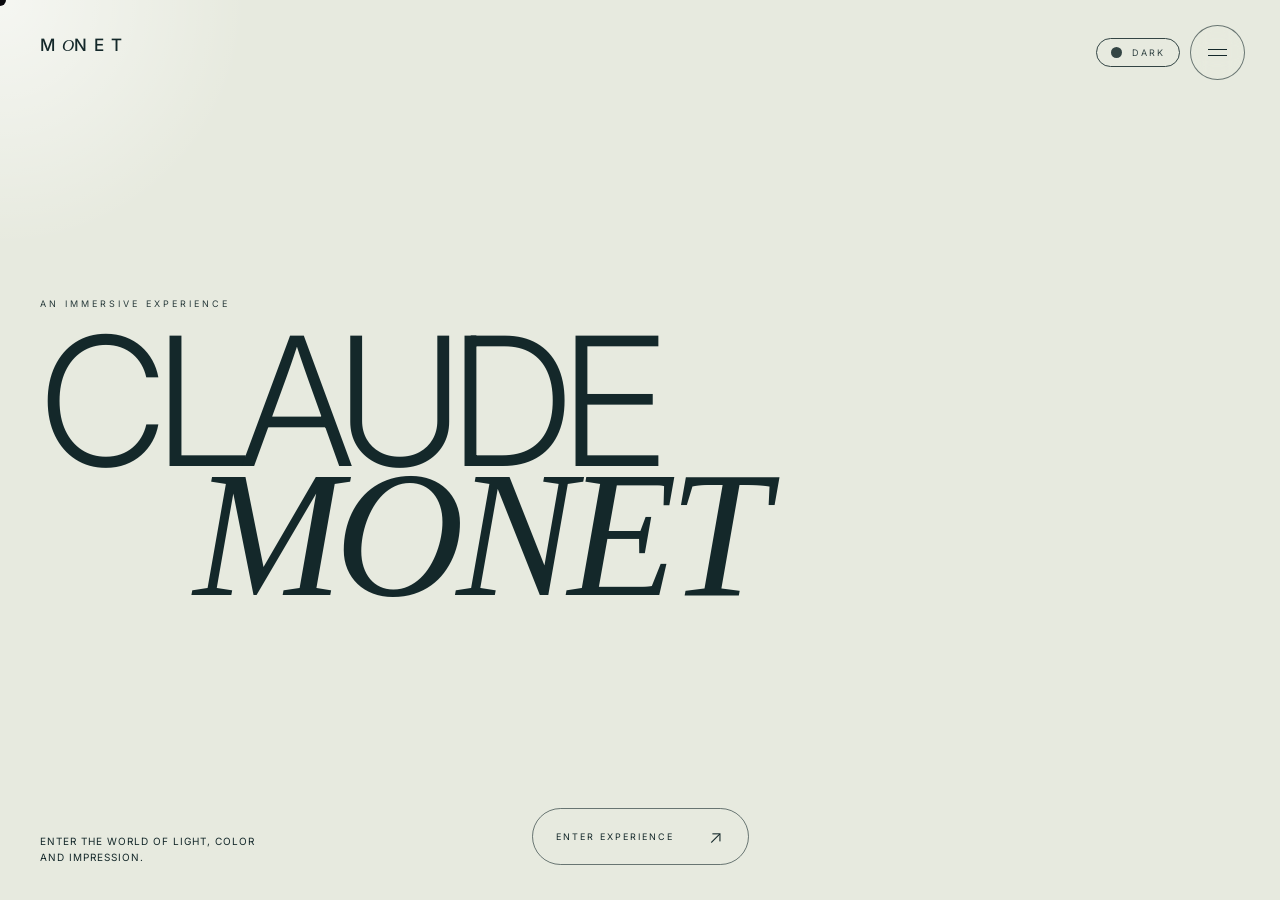
==== commit 6c1fde57: "l" ====
--- a/index.html
+++ b/index.html
@@ -9,13 +9,6 @@
     <link rel="stylesheet" href="CSS/style.css">
 </head>
 
-<audio id="bg-music" loop>
-    <source src="MONET MUSIC.mp3" type="audio/mpeg">
-</audio>
-
-<button id="music-toggle" class="music-button">
-    MUSIC ON
-</button>
 
     <!-- CUSTOM CURSOR -->
     <div class="cursor"></div>
--- a/CSS/style.css
+++ b/CSS/style.css
@@ -2,14 +2,15 @@
 
 /* =====================================================
    MONET — IMMERSIVE EXPERIENCE · style.css
-   One file for every page (home, experience, visit).
-
-   1. Tokens (dark / light)      7. Inner pages (shared)
-   2. Reset & base               8. Experience page
-   3. Cursor                     9. Visit page
-   4. Buttons                   10. Ticket modal
-   5. Menu & theme toggle       11. Responsive
-   6. Home                      12. Reduced motion
+   One stylesheet for every page.
+
+    1. Tokens (dark / light)      8. Experience page
+    2. Reset & base               9. Visit page
+    3. Cursor                    10. Ticket modal
+    4. Buttons                   11. Monet (life) page + gallery
+    5. Menu & theme toggle       12. Works page
+    6. Home                      13. Lightbox (shared)
+    7. Shared page layout        14. Reduced motion
 ===================================================== */
 
 
@@ -206,7 +207,7 @@
 .menu-links a:hover { padding-left: 15px; }
 .menu-links small   { font-size: 9px; letter-spacing: 2px; }
 
-/* button injected by theme.js */
+/* button added by script.js */
 .theme-toggle {
     position: fixed;
     top: 38px;
@@ -225,6 +226,7 @@
     opacity: .85;
     transition: opacity .3s ease;
 }
+
 .theme-toggle:hover { opacity: 1; }
 
 .theme-toggle i {
@@ -235,10 +237,18 @@
     box-shadow: inset -4px -2px 0 0 transparent;
     transition: box-shadow .3s ease;
 }
+
 [data-theme="dark"] .theme-toggle i { box-shadow: inset -4px -2px 0 0 var(--paper); }
 
-/* avoid overlapping the menu header */
+/* hide it while the menu is open so they don't overlap */
 body:has(.menu.active) .theme-toggle { opacity: 0; pointer-events: none; }
+
+@media (max-width: 700px) {
+    .menu { width: 100%; padding: 25px; }
+    .menu-links a { font-size: 32px; }
+    .menu-button { right: 20px; }
+    .theme-toggle { top: 33px; right: 82px; padding: 6px 10px; }
+}
 
 
 /* =====================================================
@@ -348,13 +358,25 @@
     100% { transform: scaleY(0); transform-origin: bottom; }
 }
 
+@media (max-width: 700px) {
+    .top { left: 20px; right: 20px; top: 25px; }
+    .hero { left: 20px; }
+    .hero h1 { font-size: 20vw; letter-spacing: -5px; }
+    .hero h1 em { margin-left: 8vw; letter-spacing: -4px; }
+    .bottom { left: 20px; right: 20px; display: flex; justify-content: space-between; }
+    .intro, .scroll { display: none; }
+}
+
 
 /* =====================================================
-   7. INNER PAGES (visit + experience share one layout)
+   7. SHARED PAGE LAYOUT
+   Visit, experience, monet and works pages all start the same way.
 ===================================================== */
 
 .visit-page,
-.experience-page {
+.experience-page,
+.life-page,
+.works-page {
     min-height: 100vh;
     padding: 140px 40px 35px;
     background: var(--paper);
@@ -380,17 +402,26 @@
 }
 
 .visit-page h1,
-.experience-page h1 {
+.experience-page h1,
+.life-header h1 {
     font-size: clamp(64px, 11vw, 170px);
     line-height: .85;
     font-weight: 300;
     letter-spacing: -4px;
 }
 
+/* the italic, accent-colored word in every big heading */
 .visit-page h1 em,
 .experience-page h1 em,
 .experience-page h2 em,
-.questions-title h2 em {
+.questions-title h2 em,
+.life-header h1 em,
+.life-item h2 em,
+.life-cta h2 em,
+.gallery-head h2 em,
+.works-header h1 em,
+.room-head h2 em,
+.works-cta h2 em {
     font-family: Georgia, serif;
     font-weight: 400;
     font-style: italic;
@@ -410,7 +441,9 @@
 }
 
 .visit-footer,
-.exp-footer {
+.exp-footer,
+.life-footer,
+.works-footer {
     display: flex;
     justify-content: space-between;
     gap: 20px;
@@ -420,22 +453,47 @@
     color: var(--muted);
 }
 
-
-/* =====================================================
-   8. EXPERIENCE PAGE
-===================================================== */
-
-/* progress bar + room counter (driven by experience.js) */
+/* scroll progress bar (moved by script.js) */
 .progress {
     position: fixed;
-    top: 0; left: 0;
-    width: 100%; height: 2px;
+    top: 0;
+    left: 0;
+    width: 100%;
+    height: 2px;
     background: var(--accent);
     transform: scaleX(0);
     transform-origin: left;
     z-index: 120;
 }
 
+@media (max-width: 700px) {
+    .visit-page,
+    .experience-page,
+    .life-page,
+    .works-page { padding: 110px 20px 25px; }
+
+    .visit-header,
+    .exp-header { flex-direction: column; align-items: flex-start; padding-bottom: 45px; }
+
+    .visit-page h1,
+    .experience-page h1,
+    .life-header h1 { font-size: 20vw; letter-spacing: -2px; }
+
+    .visit-page h1 em,
+    .experience-page h1 em { margin-left: 6vw; }
+
+    .visit-footer,
+    .exp-footer,
+    .life-footer,
+    .works-footer { flex-direction: column; gap: 10px; }
+}
+
+
+/* =====================================================
+   8. EXPERIENCE PAGE
+===================================================== */
+
+/* room counter (updated by script.js) */
 .room-counter {
     position: fixed;
     left: 40px;
@@ -448,28 +506,35 @@
     pointer-events: none;
     z-index: 5;
 }
+
 .room-counter.show { opacity: 1; transform: none; }
 .room-counter b { color: var(--accent); font-weight: 500; }
 
-/* hero title: masked line reveal */
+/* title: masked line reveal */
 .experience-page h1 .line {
     display: block;
     overflow: hidden;
     padding-bottom: .12em;
     margin-bottom: -.12em;
 }
+
 .experience-page h1 .line > span {
     display: block;
     transform: translateY(110%);
     animation: rise 1.2s cubic-bezier(.77, 0, .18, 1) forwards;
 }
+
 .experience-page h1 .line:nth-child(2) > span { animation-delay: .15s; }
 
 .experience-page .page-number,
 .experience-page .exp-intro { opacity: 0; animation: fadeUp 1s ease .6s forwards; }
 
-@keyframes rise   { to { transform: none; } }
-@keyframes fadeUp { from { transform: translateY(15px); } to { opacity: 1; transform: none; } }
+@keyframes rise { to { transform: none; } }
+
+@keyframes fadeUp {
+    from { opacity: 0; transform: translateY(15px); }
+    to   { opacity: 1; transform: none; }
+}
 
 /* facts */
 .exp-facts {
@@ -486,6 +551,7 @@
     padding: 90px 0 80px 40px;
     border-left: 1px solid var(--line);
 }
+
 .exp-facts > div:first-child { padding-left: 0; border-left: 0; }
 
 .exp-facts strong {
@@ -514,7 +580,9 @@
     border-bottom: 1px solid var(--line);
     white-space: nowrap;
 }
+
 .marquee .track { display: inline-flex; will-change: transform; }
+
 .marquee span {
     font-family: Georgia, serif;
     font-style: italic;
@@ -524,62 +592,138 @@
     -webkit-text-stroke: 1px var(--ink);
 }
 
-/* chapters */
+/* chapters (the four rooms) */
 .chapter {
+    position: relative;
     display: grid;
     grid-template-columns: 1.3fr 1fr;
     align-items: center;
     gap: 70px;
-    padding: 70px 0;
-    border-bottom: 1px solid var(--line);
-}
+    padding: 90px 0;
+    border-bottom: 1px solid var(--line);
+    isolation: isolate;
+    overflow: hidden;
+}
+
 .chapter:nth-child(even) { grid-template-columns: 1fr 1.3fr; }
 .chapter:nth-child(even) .chapter-art { order: 2; }
 
+/* soft color wash behind each room */
+.chapter::before {
+    content: "";
+    position: absolute;
+    inset: 0;
+    z-index: -1;
+    opacity: 0;
+    transition: opacity 1s ease;
+}
+
+.chapter:nth-child(1)::before { background: radial-gradient(circle at 15% 50%, rgba(61, 143, 145, .18), transparent 55%); }
+.chapter:nth-child(2)::before { background: radial-gradient(circle at 85% 50%, rgba(226, 174, 69, .18), transparent 55%); }
+.chapter:nth-child(3)::before { background: radial-gradient(circle at 15% 50%, rgba(137, 149, 189, .18), transparent 55%); }
+.chapter:nth-child(4)::before { background: radial-gradient(circle at 85% 50%, rgba(176, 107, 134, .18), transparent 55%); }
+
+.chapter.in::before { opacity: 1; }
+
+/* artwork */
 .chapter-art {
     position: relative;
     overflow: hidden;
     aspect-ratio: 16 / 10;
-    border-radius: 4px;
+    border-radius: 5px;
     background-size: 160% 160%;
+    background-position: center;
     clip-path: inset(0 0 100% 0);
-    transition: clip-path 1.3s cubic-bezier(.77, 0, .18, 1) .15s;
+    transition: clip-path 1.3s cubic-bezier(.77, 0, .18, 1), filter .5s ease;
     animation: drift 14s ease-in-out infinite alternate;
     will-change: transform;
-}
+    filter: saturate(1.15) contrast(.95);
+}
+
 .chapter.in .chapter-art { clip-path: inset(0); }
-
+.chapter-art:hover { filter: saturate(1.4) contrast(1); }
+
+.chapter-art img {
+    width: 100%;
+    height: 100%;
+    object-fit: cover;
+    display: block;
+}
+
+@keyframes drift {
+    from { background-position: 0% 30%; }
+    to   { background-position: 100% 70%; }
+}
+
+/* light that follows the mouse (--mx / --my are set by script.js) */
 .chapter-art::after {
     content: "";
     position: absolute;
     inset: 0;
-    background: radial-gradient(circle at var(--mx, 50%) var(--my, 50%), rgba(255, 255, 255, .35), transparent 55%);
+    pointer-events: none;
+    background: radial-gradient(circle at var(--mx, 50%) var(--my, 50%), rgba(255, 255, 255, .32), transparent 45%);
     opacity: 0;
     transition: opacity .4s ease;
 }
+
 .chapter-art:hover::after { opacity: 1; }
 
-@keyframes drift {
-    from { background-position: 0% 30%; }
-    to   { background-position: 100% 70%; }
-}
-
-/* gradient "paintings" */
-.art-1 { background-image:
-    radial-gradient(ellipse at 25% 35%, #e8b4c8 0 8%, transparent 9%),
-    radial-gradient(ellipse at 60% 65%, #f2c9d6 0 7%, transparent 8%),
-    radial-gradient(ellipse at 78% 30%, #d99ab5 0 6%, transparent 7%),
-    linear-gradient(135deg, #2f6b7a, #3f8f8a 45%, #7fb59a); }
-.art-2 { background-image:
-    radial-gradient(ellipse at 70% 75%, #d8a24a 0 14%, transparent 15%),
-    radial-gradient(ellipse at 30% 80%, #c58a3a 0 10%, transparent 11%),
-    linear-gradient(180deg, #a9c3d8, #f0d9b0 55%, #c9a66b); }
-.art-3 { background-image:
-    linear-gradient(90deg, rgba(0, 0, 0, .08) 0 2px, transparent 2px 38px),
-    linear-gradient(135deg, #6f86b8, #c9a0b0 50%, #f0b27a); }
-.art-4 { background-image:
-    radial-gradient(ellipse at 50% 100%, #3a2f5c 0 40%, transparent 41%),
-    linear-gradient(180deg, #2a2a5a, #8a4f7d 50%, #ffb35c); }
+.painting-label {
+    position: absolute;
+    top: 20px;
+    left: 20px;
+    z-index: 2;
+    padding: 8px 12px;
+    border: 1px solid rgba(255, 255, 255, .5);
+    border-radius: 50px;
+    background: rgba(0, 0, 0, .12);
+    backdrop-filter: blur(8px);
+    color: white;
+    font-size: 8px;
+    letter-spacing: 3px;
+    opacity: 0;
+    transform: translateY(-10px);
+    transition: opacity .5s ease, transform .5s ease;
+}
+
+.chapter.in .painting-label { opacity: .8; transform: none; transition-delay: .6s; }
+
+/* the four gradient "paintings" */
+.art-1 { background-image:   /* water lilies */
+    radial-gradient(ellipse at 20% 35%, #f2b6c6 0 8%, transparent 9%),
+    radial-gradient(ellipse at 60% 65%, #f6d5df 0 7%, transparent 8%),
+    radial-gradient(ellipse at 78% 25%, #e6a2bd 0 6%, transparent 7%),
+    radial-gradient(ellipse at 45% 20%, #9ed8cf 0 15%, transparent 30%),
+    linear-gradient(135deg, #285d70 0%, #3d8f91 40%, #72b99d 70%, #b5d6ad 100%); }
+
+.art-2 { background-image:   /* haystacks */
+    radial-gradient(ellipse at 70% 70%, #e2ae45 0 14%, transparent 15%),
+    radial-gradient(ellipse at 30% 80%, #c88c35 0 11%, transparent 12%),
+    radial-gradient(ellipse at 55% 35%, rgba(255, 255, 255, .35) 0 15%, transparent 35%),
+    linear-gradient(180deg, #91b8d1 0%, #c6d7d0 35%, #f0d9a8 58%, #c99543 100%); }
+
+.art-3 { background-image:   /* Rouen cathedral */
+    linear-gradient(90deg, rgba(90, 105, 150, .4) 0 3px, transparent 3px 38px),
+    linear-gradient(90deg, rgba(255, 255, 255, .18) 0 8px, transparent 8px 42px),
+    linear-gradient(135deg, #627eae 0%, #8995bd 30%, #c39caf 55%, #e7a67e 78%, #f4c18a 100%); }
+
+.art-4 { background-image:   /* Giverny at dusk */
+    radial-gradient(ellipse at 50% 100%, #3b315d 0 40%, transparent 41%),
+    radial-gradient(ellipse at 25% 65%, #557d72 0 12%, transparent 25%),
+    radial-gradient(ellipse at 75% 60%, #b06b86 0 12%, transparent 25%),
+    linear-gradient(180deg, #292956 0%, #51406f 30%, #8e547e 55%, #d47b72 75%, #f6ae62 100%); }
+
+/* chapter text */
+.chapter-text > * {
+    opacity: 0;
+    transform: translateY(24px);
+    transition: opacity .9s ease, transform .9s cubic-bezier(.77, 0, .18, 1);
+}
+
+.chapter.in .chapter-text > *             { opacity: 1; transform: none; }
+.chapter.in .chapter-text > :nth-child(1) { transition-delay: .1s; }
+.chapter.in .chapter-text > :nth-child(2) { transition-delay: .25s; }
+.chapter.in .chapter-text > :nth-child(3) { transition-delay: .4s; }
 
 .chapter-number { margin-bottom: 20px; font-size: 9px; letter-spacing: 3px; color: var(--accent); }
 
@@ -599,34 +743,47 @@
     color: var(--muted);
 }
 
-.chapter-text > * {
-    opacity: 0;
-    transform: translateY(24px);
-    transition: opacity .9s ease, transform .9s cubic-bezier(.77, 0, .18, 1);
-}
-.chapter.in .chapter-text > *                { opacity: 1; transform: none; }
-.chapter.in .chapter-text > :nth-child(1)    { transition-delay: .1s; }
-.chapter.in .chapter-text > :nth-child(2)    { transition-delay: .25s; }
-.chapter.in .chapter-text > :nth-child(3)    { transition-delay: .4s; }
-
 /* call to action */
 .exp-cta {
     display: flex;
     justify-content: space-between;
     align-items: center;
     gap: 40px;
-    padding: 90px 0;
-    border-bottom: 1px solid var(--line);
-}
+    padding: 100px 0;
+    border-bottom: 1px solid var(--line);
+}
+
 .exp-cta h2 { font-size: clamp(48px, 7vw, 110px); line-height: .9; font-weight: 300; letter-spacing: -3px; }
 
-/* scroll reveal (class added by the inline script) */
+/* scroll reveal (the .in class is added by script.js) */
 .reveal {
     opacity: 0;
     transform: translateY(40px);
     transition: opacity .9s ease, transform .9s cubic-bezier(.77, 0, .18, 1);
 }
+
 .reveal.in { opacity: 1; transform: none; }
+
+@media (max-width: 1000px) {
+    .chapter,
+    .chapter:nth-child(even) { grid-template-columns: 1fr; gap: 30px; }
+    .chapter:nth-child(even) .chapter-art { order: 0; }
+
+    .exp-facts { grid-template-columns: 1fr 1fr; }
+    .exp-facts > div { padding: 55px 0 50px 30px; }
+    .exp-facts > div:nth-child(odd) { padding-left: 0; border-left: 0; }
+    .exp-facts > div:nth-child(n+3) { border-top: 1px solid var(--line); }
+    .exp-facts strong { font-size: clamp(64px, 17vw, 150px); }
+}
+
+@media (max-width: 700px) {
+    .room-counter { left: 20px; bottom: 25px; }
+    .exp-facts > div { padding: 40px 0 35px 20px; gap: 14px; }
+    .exp-facts > div > span { font-size: 9px; letter-spacing: 3px; }
+    .chapter { padding: 60px 0; }
+    .chapter-art { aspect-ratio: 4 / 3; }
+    .exp-cta { flex-direction: column; align-items: flex-start; padding: 60px 0; }
+}
 
 
 /* =====================================================
@@ -655,6 +812,7 @@
     border-bottom: 1px solid var(--ink);
     transition: color .3s ease, border-color .3s ease;
 }
+
 .text-link:hover { color: var(--accent); border-color: var(--accent); }
 
 .ticket {
@@ -666,6 +824,7 @@
     font-size: 11px;
     letter-spacing: 2px;
 }
+
 .ticket strong { font-size: 22px; font-weight: 300; letter-spacing: 0; }
 
 /* contact */
@@ -705,14 +864,30 @@
     outline: none;
     transition: border-color .3s ease;
 }
+
 .field textarea { min-height: 110px; resize: vertical; }
+
 .field input::placeholder,
 .field textarea::placeholder { color: color-mix(in srgb, var(--ink) 35%, transparent); }
+
 .field input:focus,
 .field textarea:focus { border-color: var(--accent); }
 
 .form-status { min-height: 1.4em; font-size: 11px; letter-spacing: 1px; color: var(--err); }
 .form-status.ok { color: var(--accent); }
+
+@media (max-width: 1000px) {
+    .visit-info { grid-template-columns: 1fr; }
+    .info-block,
+    .info-block + .info-block { padding: 35px 0; border-left: 0; }
+    .info-block + .info-block { border-top: 1px solid var(--line); }
+    .questions { grid-template-columns: 1fr; gap: 50px; }
+    .contact-form { justify-self: start; }
+}
+
+@media (max-width: 700px) {
+    .questions { padding: 55px 0; }
+}
 
 
 /* =====================================================
@@ -730,6 +905,7 @@
     opacity: 0;
     transition: opacity .4s ease;
 }
+
 .ticket-modal[hidden] { display: none; }
 .ticket-modal.open { opacity: 1; }
 
@@ -746,6 +922,7 @@
     transform: translateX(100%);
     transition: transform .8s cubic-bezier(.77, 0, .18, 1);
 }
+
 .ticket-modal.open .ticket-modal-panel { transform: translateX(0); }
 
 .ticket-modal h2 { margin-bottom: 30px; font-size: 44px; line-height: 1; font-weight: 300; letter-spacing: -2px; }
@@ -766,6 +943,7 @@
 
 .modal-field { display: flex; flex-direction: column; gap: 8px; margin-bottom: 22px; }
 .modal-field label { font-size: 9px; letter-spacing: 3px; }
+
 .modal-field input,
 .modal-field select {
     padding: 8px 0 12px;
@@ -776,6 +954,7 @@
     font-size: 16px;
     font-weight: 300;
 }
+
 .modal-field select option { background: var(--panel); color: var(--ink); }
 
 .modal-tickets { margin-top: 30px; }
@@ -788,11 +967,13 @@
     padding: 16px 0;
     border-bottom: 1px solid var(--line);
 }
-.modal-ticket span  { display: block; font-size: 11px; letter-spacing: 2px; }
-.modal-ticket small { display: block; margin-top: 4px; font-size: 10px; color: var(--muted); }
+
+.modal-ticket span   { display: block; font-size: 11px; letter-spacing: 2px; }
+.modal-ticket small  { display: block; margin-top: 4px; font-size: 10px; color: var(--muted); }
 .modal-ticket strong { font-size: 20px; font-weight: 300; }
 
 .stepper { display: flex; align-items: center; gap: 12px; }
+
 .stepper button {
     width: 34px;
     height: 34px;
@@ -802,6 +983,7 @@
     font-size: 16px;
     transition: background .3s ease, color .3s ease;
 }
+
 .stepper button:hover { background: var(--ink); color: var(--panel); }
 .stepper output { min-width: 18px; text-align: center; font-size: 15px; }
 
@@ -815,1305 +997,19 @@
 .ticket-modal .send-button { border-color: var(--ink); }
 .ticket-modal .send-button:hover { background: var(--ink); color: var(--panel); transform: none; }
 
-
-/* =====================================================
-   11. RESPONSIVE
-===================================================== */
-
-@media (max-width: 1000px) {
-
-    /* visit */
-    .visit-info { grid-template-columns: 1fr; }
-    .info-block,
-    .info-block + .info-block { padding: 35px 0; border-left: 0; }
-    .info-block + .info-block { border-top: 1px solid var(--line); }
-    .questions { grid-template-columns: 1fr; gap: 50px; }
-    .contact-form { justify-self: start; }
-
-    /* experience */
-    .chapter,
-    .chapter:nth-child(even) { grid-template-columns: 1fr; gap: 30px; }
-    .chapter:nth-child(even) .chapter-art { order: 0; }
-
-    .exp-facts { grid-template-columns: 1fr 1fr; }
-    .exp-facts > div { padding: 55px 0 50px 30px; }
-    .exp-facts > div:nth-child(odd) { padding-left: 0; border-left: 0; }
-    .exp-facts > div:nth-child(n+3) { border-top: 1px solid var(--line); }
-    .exp-facts strong { font-size: clamp(64px, 17vw, 150px); }
-}
-
 @media (max-width: 700px) {
-
-    /* global */
-    .menu { width: 100%; padding: 25px; }
-    .menu-links a { font-size: 32px; }
-    .menu-button { right: 20px; }
-    .theme-toggle { top: 33px; right: 82px; padding: 6px 10px; }
-
-    /* home */
-    .top { left: 20px; right: 20px; top: 25px; }
-    .hero { left: 20px; }
-    .hero h1 { font-size: 20vw; letter-spacing: -5px; }
-    .hero h1 em { margin-left: 8vw; letter-spacing: -4px; }
-    .bottom { left: 20px; right: 20px; display: flex; justify-content: space-between; }
-    .intro, .scroll { display: none; }
-
-    /* inner pages */
-    .visit-page,
-    .experience-page { padding: 110px 20px 25px; }
-    .visit-header,
-    .exp-header { flex-direction: column; align-items: flex-start; padding-bottom: 45px; }
-    .visit-page h1,
-    .experience-page h1 { font-size: 20vw; letter-spacing: -2px; }
-    .visit-page h1 em,
-    .experience-page h1 em { margin-left: 6vw; }
-    .visit-footer,
-    .exp-footer { flex-direction: column; gap: 10px; }
-
-    /* experience */
-    .room-counter { left: 20px; bottom: 25px; }
-    .exp-facts > div { padding: 40px 0 35px 20px; gap: 14px; }
-    .exp-facts > div > span { font-size: 9px; letter-spacing: 3px; }
-    .exp-cta { flex-direction: column; align-items: flex-start; padding: 60px 0; }
-
-    /* visit */
-    .questions { padding: 55px 0; }
-
-    /* modal */
     .ticket-modal-panel { width: 100%; padding: 35px 20px; }
     .ticket-modal h2 { font-size: 36px; }
 }
 
 
-
 /* =====================================================
-   MONET — EXPERIENCE PAGE
+   11. MONET (LIFE) PAGE + GALLERY
 ===================================================== */
 
-
-/* =====================================================
-   PAGE
-===================================================== */
-
-.experience-page {
-    min-height: 100vh;
-    padding: 140px 40px 35px;
-    background: var(--paper);
-    color: var(--ink);
-}
-
-
-/* =====================================================
-   HEADER
-===================================================== */
-
-.exp-header {
-    display: flex;
-    justify-content: space-between;
-    align-items: flex-end;
-    gap: 40px;
-
-    padding-bottom: 70px;
-
-    border-bottom: 1px solid var(--line);
-}
-
-.page-number {
-    font-size: 9px;
-    letter-spacing: 3px;
-    margin-bottom: 25px;
-    color: var(--muted);
-}
-
-.experience-page h1 {
-    font-size: clamp(64px, 11vw, 170px);
-    line-height: .85;
-    font-weight: 300;
-    letter-spacing: -4px;
-}
-
-.experience-page h1 em {
-    font-family: Georgia, serif;
-    font-weight: 400;
-    font-style: italic;
-    color: var(--accent);
-}
-
-.experience-page h1 em {
-    display: inline-block;
-    margin-left: 8vw;
-    letter-spacing: -3px;
-}
-
-.exp-intro {
-    max-width: 280px;
-
-    font-size: 11px;
-    line-height: 1.9;
-    letter-spacing: 1.5px;
-
-    color: var(--muted);
-}
-
-
-/* =====================================================
-   TITLE ANIMATION
-===================================================== */
-
-.experience-page h1 .line {
-    display: block;
-    overflow: hidden;
-
-    padding-bottom: .12em;
-    margin-bottom: -.12em;
-}
-
-.experience-page h1 .line > span {
-    display: block;
-
-    transform: translateY(110%);
-
-    animation:
-        rise 1.2s
-        cubic-bezier(.77, 0, .18, 1)
-        forwards;
-}
-
-.experience-page h1 .line:nth-child(2) > span {
-    animation-delay: .15s;
-}
-
-.experience-page .page-number,
-.experience-page .exp-intro {
-    opacity: 0;
-
-    animation:
-        fadeUp 1s ease .6s forwards;
-}
-
-@keyframes rise {
-
-    to {
-        transform: none;
-    }
-
-}
-
-@keyframes fadeUp {
-
-    from {
-        opacity: 0;
-        transform: translateY(15px);
-    }
-
-    to {
-        opacity: 1;
-        transform: none;
-    }
-
-}
-
-
-/* =====================================================
-   PROGRESS BAR
-===================================================== */
-
-.progress {
-    position: fixed;
-
-    top: 0;
-    left: 0;
-
-    width: 100%;
-    height: 2px;
-
-    background: var(--accent);
-
-    transform: scaleX(0);
-    transform-origin: left;
-
-    z-index: 120;
-}
-
-
-/* =====================================================
-   ROOM COUNTER
-===================================================== */
-
-.room-counter {
-    position: fixed;
-
-    left: 40px;
-    bottom: 35px;
-
-    font-size: 9px;
-    letter-spacing: 3px;
-
-    opacity: 0;
-
-    transform: translateY(10px);
-
-    transition:
-        opacity .5s ease,
-        transform .5s ease;
-
-    pointer-events: none;
-
-    z-index: 5;
-}
-
-.room-counter.show {
-    opacity: 1;
-    transform: none;
-}
-
-.room-counter b {
-    color: var(--accent);
-    font-weight: 500;
-}
-
-
-/* =====================================================
-   FACTS
-===================================================== */
-
-.exp-facts {
-    display: grid;
-    grid-template-columns: repeat(4, 1fr);
-
-    border-bottom: 1px solid var(--line);
-}
-
-.exp-facts > div {
-
-    display: flex;
-    flex-direction: column;
-    justify-content: flex-end;
-
-    gap: 22px;
-
-    padding: 90px 0 80px 40px;
-
-    border-left: 1px solid var(--line);
-}
-
-.exp-facts > div:first-child {
-    padding-left: 0;
-    border-left: 0;
-}
-
-.exp-facts strong {
-
-    display: block;
-
-    font-size: clamp(64px, 9.5vw, 170px);
-
-    line-height: .85;
-
-    font-weight: 300;
-
-    letter-spacing: -.05em;
-
-    white-space: nowrap;
-}
-
-.exp-facts small {
-
-    font-family: Georgia, serif;
-
-    font-style: italic;
-
-    font-size: .22em;
-
-    letter-spacing: 0;
-
-    color: var(--accent);
-}
-
-.exp-facts > div > span {
-
-    font-size: 11px;
-
-    letter-spacing: 4px;
-
-    color: var(--muted);
-}
-
-
-/* =====================================================
-   MARQUEE
-===================================================== */
-
-.marquee {
-
-    overflow: hidden;
-
-    padding: 28px 0;
-
-    border-bottom: 1px solid var(--line);
-
-    white-space: nowrap;
-}
-
-.marquee .track {
-
-    display: inline-flex;
-
-    will-change: transform;
-}
-
-.marquee span {
-
-    font-family: Georgia, serif;
-
-    font-style: italic;
-
-    font-size: clamp(28px, 4vw, 56px);
-
-    letter-spacing: -1px;
-
-    color: transparent;
-
-    -webkit-text-stroke:
-        1px var(--ink);
-}
-
-
-/* =====================================================
-   CHAPTERS
-===================================================== */
-
-.chapter {
-
-    position: relative;
-
-    display: grid;
-
-    grid-template-columns: 1.3fr 1fr;
-
-    align-items: center;
-
-    gap: 70px;
-
-    padding: 90px 0;
-
-    border-bottom: 1px solid var(--line);
-
-    isolation: isolate;
-
-    overflow: hidden;
-}
-
-.chapter:nth-child(even) {
-
-    grid-template-columns:
-        1fr 1.3fr;
-}
-
-.chapter:nth-child(even) .chapter-art {
-
-    order: 2;
-}
-
-
-/* =====================================================
-   COLOR WASH BEHIND EACH ROOM
-===================================================== */
-
-.chapter::before {
-
-    content: "";
-
-    position: absolute;
-
-    inset: 0;
-
-    z-index: -1;
-
-    opacity: 0;
-
-    transition:
-        opacity 1s ease;
-}
-
-
-/* ROOM 01 */
-
-.chapter:nth-child(1)::before {
-
-    background:
-        radial-gradient(
-            circle at 15% 50%,
-            rgba(61, 143, 145, .18),
-            transparent 55%
-        );
-}
-
-
-/* ROOM 02 */
-
-.chapter:nth-child(2)::before {
-
-    background:
-        radial-gradient(
-            circle at 85% 50%,
-            rgba(226, 174, 69, .18),
-            transparent 55%
-        );
-}
-
-
-/* ROOM 03 */
-
-.chapter:nth-child(3)::before {
-
-    background:
-        radial-gradient(
-            circle at 15% 50%,
-            rgba(137, 149, 189, .18),
-            transparent 55%
-        );
-}
-
-
-/* ROOM 04 */
-
-.chapter:nth-child(4)::before {
-
-    background:
-        radial-gradient(
-            circle at 85% 50%,
-            rgba(176, 107, 134, .18),
-            transparent 55%
-        );
-}
-
-
-.chapter.in::before {
-    opacity: 1;
-}
-
-
-/* =====================================================
-   ARTWORK CONTAINER
-===================================================== */
-
-.chapter-art {
-
-    position: relative;
-
-    overflow: hidden;
-
-    aspect-ratio: 16 / 10;
-
-    border-radius: 5px;
-
-    background-size: 160% 160%;
-
-    background-position: center;
-
-    clip-path:
-        inset(0 0 100% 0);
-
-    transition:
-        clip-path 1.3s
-        cubic-bezier(.77, 0, .18, 1),
-        filter .5s ease;
-
-    animation:
-        drift 14s
-        ease-in-out
-        infinite alternate;
-
-    will-change: transform;
-
-    filter:
-        saturate(1.15)
-        contrast(.95);
-}
-
-
-/* Reveal */
-
-.chapter.in .chapter-art {
-
-    clip-path:
-        inset(0);
-}
-
-
-/* =====================================================
-   ROOM 01 — WATER LILIES
-===================================================== */
-
-.art-1 {
-
-    background-image:
-
-        radial-gradient(
-            ellipse at 20% 35%,
-            #f2b6c6 0 8%,
-            transparent 9%
-        ),
-
-        radial-gradient(
-            ellipse at 60% 65%,
-            #f6d5df 0 7%,
-            transparent 8%
-        ),
-
-        radial-gradient(
-            ellipse at 78% 25%,
-            #e6a2bd 0 6%,
-            transparent 7%
-        ),
-
-        radial-gradient(
-            ellipse at 45% 20%,
-            #9ed8cf 0 15%,
-            transparent 30%
-        ),
-
-        linear-gradient(
-            135deg,
-            #285d70 0%,
-            #3d8f91 40%,
-            #72b99d 70%,
-            #b5d6ad 100%
-        );
-}
-
-
-/* =====================================================
-   ROOM 02 — HAYSTACKS
-===================================================== */
-
-.art-2 {
-
-    background-image:
-
-        radial-gradient(
-            ellipse at 70% 70%,
-            #e2ae45 0 14%,
-            transparent 15%
-        ),
-
-        radial-gradient(
-            ellipse at 30% 80%,
-            #c88c35 0 11%,
-            transparent 12%
-        ),
-
-        radial-gradient(
-            ellipse at 55% 35%,
-            rgba(255,255,255,.35) 0 15%,
-            transparent 35%
-        ),
-
-        linear-gradient(
-            180deg,
-            #91b8d1 0%,
-            #c6d7d0 35%,
-            #f0d9a8 58%,
-            #c99543 100%
-        );
-}
-
-
-/* =====================================================
-   ROOM 03 — ROUEN CATHEDRAL
-===================================================== */
-
-.art-3 {
-
-    background-image:
-
-        linear-gradient(
-            90deg,
-            rgba(90,105,150,.4)
-            0 3px,
-            transparent 3px 38px
-        ),
-
-        linear-gradient(
-            90deg,
-            rgba(255,255,255,.18)
-            0 8px,
-            transparent 8px 42px
-        ),
-
-        linear-gradient(
-            135deg,
-            #627eae 0%,
-            #8995bd 30%,
-            #c39caf 55%,
-            #e7a67e 78%,
-            #f4c18a 100%
-        );
-}
-
-
-/* =====================================================
-   ROOM 04 — GIVERNY AT DUSK
-===================================================== */
-
-.art-4 {
-
-    background-image:
-
-        radial-gradient(
-            ellipse at 50% 100%,
-            #3b315d 0 40%,
-            transparent 41%
-        ),
-
-        radial-gradient(
-            ellipse at 25% 65%,
-            #557d72 0 12%,
-            transparent 25%
-        ),
-
-        radial-gradient(
-            ellipse at 75% 60%,
-            #b06b86 0 12%,
-            transparent 25%
-        ),
-
-        linear-gradient(
-            180deg,
-            #292956 0%,
-            #51406f 30%,
-            #8e547e 55%,
-            #d47b72 75%,
-            #f6ae62 100%
-        );
-}
-
-
-/* =====================================================
-   PAINTING LIGHT
-===================================================== */
-
-.chapter-art::after {
-
-    content: "";
-
-    position: absolute;
-
-    inset: 0;
-
-    pointer-events: none;
-
-    background:
-
-        radial-gradient(
-            circle at var(--mx, 50%) var(--my, 50%),
-            rgba(255,255,255,.32),
-            transparent 45%
-        );
-
-    opacity: 0;
-
-    transition:
-        opacity .4s ease;
-}
-
-.chapter-art:hover::after {
-    opacity: 1;
-}
-
-
-/* =====================================================
-   PAINTING LABEL
-===================================================== */
-
-.painting-label {
-
-    position: absolute;
-
-    top: 20px;
-    left: 20px;
-
-    z-index: 2;
-
-    padding: 8px 12px;
-
-    border: 1px solid rgba(255,255,255,.5);
-
-    border-radius: 50px;
-
-    background:
-        rgba(0,0,0,.12);
-
-    backdrop-filter:
-        blur(8px);
-
-    color: white;
-
-    font-size: 8px;
-
-    letter-spacing: 3px;
-
-    opacity: 0;
-
-    transform:
-        translateY(-10px);
-
-    transition:
-        opacity .5s ease,
-        transform .5s ease;
-}
-
-.chapter.in .painting-label {
-
-    opacity: .8;
-
-    transform: none;
-
-    transition-delay: .6s;
-}
-
-
-/* =====================================================
-   ARTWORK HOVER
-===================================================== */
-
-.chapter-art:hover {
-
-    filter:
-        saturate(1.4)
-        contrast(1);
-}
-
-
-/* =====================================================
-   ARTWORK MOVEMENT
-===================================================== */
-
-@keyframes drift {
-
-    from {
-        background-position:
-            0% 30%;
-    }
-
-    to {
-        background-position:
-            100% 70%;
-    }
-
-}
-
-
-/* =====================================================
-   CHAPTER TEXT
-===================================================== */
-
-.chapter-text > * {
-
-    opacity: 0;
-
-    transform:
-        translateY(24px);
-
-    transition:
-        opacity .9s ease,
-        transform .9s
-        cubic-bezier(.77, 0, .18, 1);
-}
-
-.chapter.in .chapter-text > * {
-
-    opacity: 1;
-
-    transform: none;
-}
-
-.chapter.in
-.chapter-text > :nth-child(1) {
-
-    transition-delay: .1s;
-}
-
-.chapter.in
-.chapter-text > :nth-child(2) {
-
-    transition-delay: .25s;
-}
-
-.chapter.in
-.chapter-text > :nth-child(3) {
-
-    transition-delay: .4s;
-}
-
-
-/* =====================================================
-   CHAPTER NUMBER
-===================================================== */
-
-.chapter-number {
-
-    margin-bottom: 20px;
-
-    font-size: 9px;
-
-    letter-spacing: 3px;
-
-    color: var(--accent);
-}
-
-
-/* =====================================================
-   CHAPTER TITLE
-===================================================== */
-
-.chapter h2 {
-
-    margin-bottom: 25px;
-
-    font-size:
-        clamp(40px, 5vw, 76px);
-
-    line-height: .95;
-
-    font-weight: 300;
-
-    letter-spacing: -2px;
-}
-
-.chapter h2 em {
-
-    font-family: Georgia, serif;
-
-    font-weight: 400;
-
-    font-style: italic;
-
-    color: var(--accent);
-}
-
-
-/* =====================================================
-   CHAPTER DESCRIPTION
-===================================================== */
-
-.chapter-text p:last-child {
-
-    max-width: 340px;
-
-    font-size: 11px;
-
-    line-height: 1.9;
-
-    letter-spacing: 1.5px;
-
-    color: var(--muted);
-}
-
-
-/* =====================================================
-   CTA
-===================================================== */
-
-.exp-cta {
-
-    display: flex;
-
-    justify-content: space-between;
-
-    align-items: center;
-
-    gap: 40px;
-
-    padding: 100px 0;
-
-    border-bottom:
-        1px solid var(--line);
-}
-
-.exp-cta h2 {
-
-    font-size:
-        clamp(48px, 7vw, 110px);
-
-    line-height: .9;
-
-    font-weight: 300;
-
-    letter-spacing: -3px;
-}
-
-.exp-cta h2 em {
-
-    font-family: Georgia, serif;
-
-    font-weight: 400;
-
-    font-style: italic;
-
-    color: var(--accent);
-}
-
-
-/* =====================================================
-   BUTTON
-===================================================== */
-
-.enter {
-
-    display: inline-flex;
-
-    align-items: center;
-
-    justify-content: space-between;
-
-    gap: 35px;
-
-    padding: 17px 23px;
-
-    border:
-        1px solid var(--ink-60);
-
-    border-radius: 100px;
-
-    background: transparent;
-
-    color: var(--ink);
-
-    font-size: 9px;
-
-    letter-spacing: 2px;
-
-    transition:
-        background .4s ease,
-        color .4s ease,
-        transform .4s ease;
-}
-
-.enter strong {
-
-    font-size: 18px;
-
-    font-weight: 300;
-}
-
-.enter:hover {
-
-    background: var(--ink);
-
-    color: var(--paper);
-
-    transform:
-        translateY(-5px);
-}
-
-
-/* =====================================================
-   FOOTER
-===================================================== */
-
-.exp-footer {
-
-    display: flex;
-
-    justify-content: space-between;
-
-    gap: 20px;
-
-    padding-top: 30px;
-
-    font-size: 9px;
-
-    letter-spacing: 2px;
-
-    color: var(--muted);
-}
-
-
-/* =====================================================
-   REVEAL
-===================================================== */
-
-.reveal {
-
-    opacity: 0;
-
-    transform:
-        translateY(40px);
-
-    transition:
-        opacity .9s ease,
-        transform .9s
-        cubic-bezier(.77, 0, .18, 1);
-}
-
-.reveal.in {
-
-    opacity: 1;
-
-    transform: none;
-}
-
-
-/* =====================================================
-   RESPONSIVE — TABLET
-===================================================== */
-
-@media (max-width: 1000px) {
-
-    .chapter,
-    .chapter:nth-child(even) {
-
-        grid-template-columns: 1fr;
-
-        gap: 30px;
-    }
-
-    .chapter:nth-child(even)
-    .chapter-art {
-
-        order: 0;
-    }
-
-    .exp-facts {
-
-        grid-template-columns:
-            1fr 1fr;
-    }
-
-    .exp-facts > div {
-
-        padding:
-            55px 0 50px 30px;
-    }
-
-    .exp-facts > div:nth-child(odd) {
-
-        padding-left: 0;
-
-        border-left: 0;
-    }
-
-    .exp-facts > div:nth-child(n+3) {
-
-        border-top:
-            1px solid var(--line);
-    }
-
-    .exp-facts strong {
-
-        font-size:
-            clamp(64px, 17vw, 150px);
-    }
-
-}
-
-
-/* =====================================================
-   RESPONSIVE — MOBILE
-===================================================== */
-
-@media (max-width: 700px) {
-
-    .experience-page {
-
-        padding:
-            110px 20px 25px;
-    }
-
-    .exp-header {
-
-        flex-direction: column;
-
-        align-items: flex-start;
-
-        padding-bottom: 45px;
-    }
-
-    .experience-page h1 {
-
-        font-size:
-            20vw;
-
-        letter-spacing: -2px;
-    }
-
-    .experience-page h1 em {
-
-        margin-left:
-            6vw;
-    }
-
-    .room-counter {
-
-        left: 20px;
-
-        bottom: 25px;
-    }
-
-    .exp-facts > div {
-
-        padding:
-            40px 0 35px 20px;
-
-        gap: 14px;
-    }
-
-    .exp-facts > div > span {
-
-        font-size: 9px;
-
-        letter-spacing: 3px;
-    }
-
-    .chapter {
-
-        padding:
-            60px 0;
-    }
-
-    .chapter-art {
-
-        aspect-ratio:
-            4 / 3;
-    }
-
-    .exp-cta {
-
-        flex-direction: column;
-
-        align-items: flex-start;
-
-        padding:
-            60px 0;
-    }
-
-    .exp-footer {
-
-        flex-direction: column;
-
-        gap: 10px;
-    }
-
-}
-
-
-/* =====================================================
-   REDUCED MOTION
-===================================================== */
-
-@media (prefers-reduced-motion: reduce) {
-
-    .chapter-art {
-
-        animation: none;
-    }
-
-    .experience-page
-    h1 .line > span {
-
-        transform: none;
-
-        animation: none;
-    }
-
-    .experience-page
-    .page-number,
-    .experience-page
-    .exp-intro {
-
-        opacity: 1;
-
-        animation: none;
-    }
-
-    .chapter-art {
-
-        clip-path: none;
-    }
-
-    .chapter-text > *,
-    .reveal {
-
-        opacity: 1;
-
-        transform: none;
-
-        transition: none;
-    }
-
-}
-
-.chapter-art img {
-    width: 100%;
-    height: 100%;
-    object-fit: cover;
-    display: block;
-}
-
-
-.music-button {
-    position: fixed;
-    bottom: 30px;
-    right: 30px;
-
-    padding: 8px 14px;
-
-    background: transparent;
-    border: 1px solid currentColor;
-    color: inherit;
-
-    font-family: inherit;
-    font-size: 10px;
-    font-weight: 500;
-    letter-spacing: 1.5px;
-    text-transform: uppercase;
-
-    cursor: pointer;
-    z-index: 9999;
-
-    transition: all 0.3s ease;
-}
-
-.music-button:hover {
-    background: #111;
-    color: #fff;
-}
-
-
-/* =====================================================
-   MONET — MONET (LIFE) PAGE · CSS/monet.css
-   Loads after style.css and theme.css, reuses their tokens.
-===================================================== */
-
-.life-page {
-    min-height: 100vh;
-    padding: 140px 40px 35px;
-    background: var(--paper);
-    color: var(--ink);
-}
-
-/* header */
 .life-header {
     padding-bottom: 70px;
     border-bottom: 1px solid var(--line);
-}
-
-.life-header h1 {
-    font-size: clamp(64px, 11vw, 170px);
-    line-height: .85;
-    font-weight: 300;
-    letter-spacing: -4px;
-}
-
-.life-header h1 em,
-.life-item h2 em,
-.life-cta h2 em {
-    font-family: Georgia, serif;
-    font-weight: 400;
-    font-style: italic;
-    color: var(--accent);
 }
 
 .life-intro {
@@ -2222,7 +1118,6 @@
     color: var(--muted);
 }
 
-/* cta + footer */
 .life-cta {
     display: flex;
     justify-content: space-between;
@@ -2239,63 +1134,7 @@
     letter-spacing: -3px;
 }
 
-.life-footer {
-    display: flex;
-    justify-content: space-between;
-    gap: 20px;
-    padding-top: 30px;
-    font-size: 9px;
-    letter-spacing: 2px;
-    color: var(--muted);
-}
-
-/* responsive */
-@media (max-width: 1000px) {
-
-    .life-body { grid-template-columns: 1fr; gap: 0; }
-
-    .life-year {
-        position: sticky;
-        top: 0;
-        z-index: 4;
-        background: var(--paper);
-        border-bottom: 1px solid var(--line);
-    }
-
-    .life-year-sticky {
-        position: static;
-        display: flex;
-        align-items: baseline;
-        gap: 20px;
-        padding: 18px 0;
-    }
-
-    .life-year strong { font-size: 54px; }
-    .life-year span { margin-top: 0; font-size: 18px; }
-
-    .life-item { min-height: 0; padding: 60px 0 60px 30px; }
-    .life-item::before { top: 75px; }
-}
-
-@media (max-width: 700px) {
-    .life-page { padding: 110px 20px 25px; }
-    .life-header h1 { font-size: 20vw; letter-spacing: -2px; }
-    .life-cta { flex-direction: column; align-items: flex-start; padding: 60px 0; }
-    .life-footer { flex-direction: column; gap: 10px; }
-}
-
-@media (prefers-reduced-motion: reduce) {
-    .life-item,
-    .life-year strong,
-    .life-year span,
-    .life-item::before { transition: none; }
-}
-
-
-/* =====================================================
-   GALLERY (portraits + paintings)
-===================================================== */
-
+/* gallery (portraits + paintings) */
 .gallery { padding: 90px 0; border-bottom: 1px solid var(--line); }
 
 .gallery-head { margin-bottom: 60px; }
@@ -2305,13 +1144,6 @@
     line-height: .9;
     font-weight: 300;
     letter-spacing: -3px;
-}
-
-.gallery-head h2 em {
-    font-family: Georgia, serif;
-    font-weight: 400;
-    font-style: italic;
-    color: var(--accent);
 }
 
 .gallery-grid {
@@ -2385,7 +1217,226 @@
 .shot figcaption b { font-family: Georgia, serif; font-style: italic; font-weight: 400; font-size: 18px; }
 .shot figcaption span { font-size: 9px; letter-spacing: 3px; }
 
-/* lightbox (created by monet.js) */
+@media (max-width: 1000px) {
+    .life-body { grid-template-columns: 1fr; gap: 0; }
+
+    .life-year {
+        position: sticky;
+        top: 0;
+        z-index: 4;
+        background: var(--paper);
+        border-bottom: 1px solid var(--line);
+    }
+
+    .life-year-sticky {
+        position: static;
+        display: flex;
+        align-items: baseline;
+        gap: 20px;
+        padding: 18px 0;
+    }
+
+    .life-year strong { font-size: 54px; }
+    .life-year span { margin-top: 0; font-size: 18px; }
+
+    .life-item { min-height: 0; padding: 60px 0 60px 30px; }
+    .life-item::before { top: 75px; }
+
+    .gallery-grid { grid-template-columns: 1fr 1fr; gap: 14px; }
+    .shot, .shot-tall, .shot-wide { grid-column: span 1; }
+    .shot-wide { grid-column: span 2; }
+    .shot figcaption { opacity: 1; transform: none; }
+}
+
+@media (max-width: 700px) {
+    .life-cta { flex-direction: column; align-items: flex-start; padding: 60px 0; }
+
+    .gallery { padding: 60px 0; }
+    .gallery-grid { grid-template-columns: 1fr; }
+    .shot, .shot-tall, .shot-wide { grid-column: span 1; aspect-ratio: 4 / 3; }
+}
+
+
+/* =====================================================
+   12. WORKS PAGE
+===================================================== */
+
+.works-header { padding-bottom: 70px; border-bottom: 1px solid var(--line); }
+
+.works-header h1 {
+    font-size: clamp(56px, 9.5vw, 150px);
+    line-height: .9;
+    font-weight: 300;
+    letter-spacing: -4px;
+}
+
+.works-intro {
+    max-width: 420px;
+    margin-top: 35px;
+    font-size: 11px;
+    line-height: 1.9;
+    letter-spacing: 1.5px;
+    text-transform: uppercase;
+    color: var(--muted);
+}
+
+/* room nav (sticks to the top edge) */
+.room-nav {
+    position: sticky;
+    top: 0;
+    z-index: 50;
+    display: flex;
+    gap: 30px;
+    padding: 18px 0;
+    background: var(--paper);
+    border-bottom: 1px solid var(--line);
+    font-size: 9px;
+    letter-spacing: 3px;
+}
+
+.room-nav a {
+    padding-bottom: 4px;
+    border-bottom: 1px solid transparent;
+    color: var(--muted);
+    transition: color .3s ease, border-color .3s ease;
+}
+
+.room-nav a:hover,
+.room-nav a.active { color: var(--accent); border-color: var(--accent); }
+
+/* rooms */
+.room { padding: 90px 0; border-bottom: 1px solid var(--line); scroll-margin-top: 50px; }
+
+.room-head { margin-bottom: 60px; max-width: 760px; }
+
+.room-number { margin-bottom: 22px; font-size: 9px; letter-spacing: 3px; color: var(--accent); }
+
+.room-head h2 {
+    font-size: clamp(44px, 6.5vw, 100px);
+    line-height: .92;
+    font-weight: 300;
+    letter-spacing: -3px;
+}
+
+.room-desc {
+    max-width: 420px;
+    margin-top: 28px;
+    font-size: 11px;
+    line-height: 1.9;
+    letter-spacing: 1.5px;
+    text-transform: uppercase;
+    color: var(--muted);
+}
+
+/* 7 works per room: 2 + 3 + 2 */
+.room-grid {
+    display: grid;
+    grid-template-columns: repeat(6, 1fr);
+    gap: 22px;
+}
+
+.work {
+    position: relative;
+    grid-column: span 2;
+    aspect-ratio: 4 / 5;
+    overflow: hidden;
+    border-radius: 4px;
+    background: var(--panel);
+    cursor: pointer;
+    opacity: 0;
+    transform: translateY(40px);
+    transition: opacity .9s ease, transform .9s cubic-bezier(.77, 0, .18, 1);
+}
+
+.work:nth-child(1),
+.work:nth-child(2),
+.work:nth-child(6),
+.work:nth-child(7) { grid-column: span 3; aspect-ratio: 16 / 10; }
+
+.work.in { opacity: 1; transform: none; }
+
+.work img {
+    width: 100%;
+    height: 100%;
+    object-fit: cover;
+    display: block;
+    transition: transform 1.2s cubic-bezier(.77, 0, .18, 1);
+}
+
+.work:hover img { transform: scale(1.05); }
+
+.work.missing img { display: none; }
+.work.missing::before {
+    content: "ADD IMAGE";
+    position: absolute;
+    inset: 0;
+    display: grid;
+    place-items: center;
+    font-size: 9px;
+    letter-spacing: 3px;
+    color: var(--muted);
+}
+
+.work figcaption {
+    position: absolute;
+    left: 0;
+    right: 0;
+    bottom: 0;
+    display: flex;
+    justify-content: space-between;
+    align-items: baseline;
+    gap: 15px;
+    padding: 40px 20px 18px;
+    background: linear-gradient(transparent, rgba(5, 15, 15, .78));
+    color: #e7eadf;
+    opacity: 0;
+    transform: translateY(10px);
+    transition: opacity .4s ease, transform .4s ease;
+}
+
+.work:hover figcaption,
+.work:focus-visible figcaption { opacity: 1; transform: none; }
+
+.work figcaption b { font-family: Georgia, serif; font-style: italic; font-weight: 400; font-size: 17px; }
+.work figcaption span { font-size: 9px; letter-spacing: 3px; white-space: nowrap; }
+
+.works-cta {
+    display: flex;
+    justify-content: space-between;
+    align-items: center;
+    gap: 40px;
+    padding: 90px 0;
+    border-bottom: 1px solid var(--line);
+}
+
+.works-cta h2 { font-size: clamp(44px, 6.5vw, 100px); line-height: .9; font-weight: 300; letter-spacing: -3px; }
+
+@media (max-width: 1000px) {
+    .room-grid { grid-template-columns: 1fr 1fr; gap: 14px; }
+
+    .work,
+    .work:nth-child(1), .work:nth-child(2),
+    .work:nth-child(6), .work:nth-child(7) { grid-column: span 1; aspect-ratio: 4 / 5; }
+
+    .work:nth-child(1), .work:nth-child(7) { grid-column: span 2; aspect-ratio: 16 / 10; }
+
+    .work figcaption { opacity: 1; transform: none; }
+    .works-cta { flex-direction: column; align-items: flex-start; }
+}
+
+@media (max-width: 700px) {
+    .works-header h1 { font-size: 15vw; letter-spacing: -2px; }
+    .room-nav { gap: 18px; overflow-x: auto; }
+    .room { padding: 60px 0; }
+    .room-grid { grid-template-columns: 1fr; }
+    .work, .work:nth-child(n) { grid-column: span 1; aspect-ratio: 4 / 3; }
+}
+
+
+/* =====================================================
+   13. LIGHTBOX (monet gallery + works page, built by script.js)
+===================================================== */
+
 .lightbox {
     position: fixed;
     inset: 0;
@@ -2403,9 +1454,10 @@
 .lightbox.open { opacity: 1; }
 
 .lightbox figure { max-width: min(1100px, 100%); max-height: 100%; display: flex; flex-direction: column; gap: 16px; }
-.lightbox img { max-width: 100%; max-height: 78vh; object-fit: contain; border-radius: 4px; }
+.lightbox img { max-width: 100%; max-height: 76vh; object-fit: contain; border-radius: 4px; }
 .lightbox figcaption { display: flex; justify-content: space-between; gap: 20px; font-size: 10px; letter-spacing: 3px; color: var(--ink); }
 
+/* single close button (monet page) */
 .lightbox-close {
     position: absolute;
     top: 25px;
@@ -2418,223 +1470,7 @@
     font-size: 14px;
 }
 
-@media (max-width: 1000px) {
-    .gallery-grid { grid-template-columns: 1fr 1fr; gap: 14px; }
-    .shot, .shot-tall, .shot-wide { grid-column: span 1; }
-    .shot-wide { grid-column: span 2; }
-    .shot figcaption { opacity: 1; transform: none; }
-}
-
-@media (max-width: 700px) {
-    .gallery { padding: 60px 0; }
-    .gallery-grid { grid-template-columns: 1fr; }
-    .shot, .shot-tall, .shot-wide { grid-column: span 1; aspect-ratio: 4 / 3; }
-}
-
-@media (prefers-reduced-motion: reduce) {
-    .shot { opacity: 1; transform: none; transition: none; }
-    .shot img { transition: none; }
-}
-
-
-/* =====================================================
-   MONET — WORKS PAGE · CSS/works.css
-   Loads after style.css and theme.css, reuses their tokens.
-===================================================== */
-
-.works-page {
-    min-height: 100vh;
-    padding: 140px 40px 35px;
-    background: var(--paper);
-    color: var(--ink);
-}
-
-/* header */
-.works-header { padding-bottom: 70px; border-bottom: 1px solid var(--line); }
-
-.works-header h1 {
-    font-size: clamp(56px, 9.5vw, 150px);
-    line-height: .9;
-    font-weight: 300;
-    letter-spacing: -4px;
-}
-
-.works-header h1 em,
-.room-head h2 em,
-.works-cta h2 em {
-    font-family: Georgia, serif;
-    font-weight: 400;
-    font-style: italic;
-    color: var(--accent);
-}
-
-.works-intro {
-    max-width: 420px;
-    margin-top: 35px;
-    font-size: 11px;
-    line-height: 1.9;
-    letter-spacing: 1.5px;
-    text-transform: uppercase;
-    color: var(--muted);
-}
-
-/* room nav (sticks under the top edge) */
-.room-nav {
-    position: sticky;
-    top: 0;
-    z-index: 50;
-    display: flex;
-    gap: 30px;
-    padding: 18px 0;
-    background: var(--paper);
-    border-bottom: 1px solid var(--line);
-    font-size: 9px;
-    letter-spacing: 3px;
-}
-
-.room-nav a { color: var(--muted); padding-bottom: 4px; border-bottom: 1px solid transparent; transition: color .3s ease, border-color .3s ease; }
-.room-nav a:hover,
-.room-nav a.active { color: var(--accent); border-color: var(--accent); }
-
-/* rooms */
-.room { padding: 90px 0; border-bottom: 1px solid var(--line); scroll-margin-top: 50px; }
-
-.room-head { margin-bottom: 60px; max-width: 760px; }
-
-.room-number { margin-bottom: 22px; font-size: 9px; letter-spacing: 3px; color: var(--accent); }
-
-.room-head h2 {
-    font-size: clamp(44px, 6.5vw, 100px);
-    line-height: .92;
-    font-weight: 300;
-    letter-spacing: -3px;
-}
-
-.room-desc {
-    max-width: 420px;
-    margin-top: 28px;
-    font-size: 11px;
-    line-height: 1.9;
-    letter-spacing: 1.5px;
-    text-transform: uppercase;
-    color: var(--muted);
-}
-
-/* 7 works: 2 + 3 + 2 per row */
-.room-grid {
-    display: grid;
-    grid-template-columns: repeat(6, 1fr);
-    gap: 22px;
-}
-
-.work {
-    position: relative;
-    grid-column: span 2;
-    aspect-ratio: 4 / 5;
-    overflow: hidden;
-    border-radius: 4px;
-    background: var(--panel);
-    cursor: pointer;
-    opacity: 0;
-    transform: translateY(40px);
-    transition: opacity .9s ease, transform .9s cubic-bezier(.77, 0, .18, 1);
-}
-
-.work:nth-child(1),
-.work:nth-child(2),
-.work:nth-child(6),
-.work:nth-child(7) { grid-column: span 3; aspect-ratio: 16 / 10; }
-
-.work.in { opacity: 1; transform: none; }
-
-.work img {
-    width: 100%;
-    height: 100%;
-    object-fit: cover;
-    display: block;
-    transition: transform 1.2s cubic-bezier(.77, 0, .18, 1);
-}
-
-.work:hover img { transform: scale(1.05); }
-
-.work.missing img { display: none; }
-.work.missing::before {
-    content: "ADD IMAGE";
-    position: absolute;
-    inset: 0;
-    display: grid;
-    place-items: center;
-    font-size: 9px;
-    letter-spacing: 3px;
-    color: var(--muted);
-}
-
-.work figcaption {
-    position: absolute;
-    left: 0;
-    right: 0;
-    bottom: 0;
-    display: flex;
-    justify-content: space-between;
-    align-items: baseline;
-    gap: 15px;
-    padding: 40px 20px 18px;
-    background: linear-gradient(transparent, rgba(5, 15, 15, .78));
-    color: #e7eadf;
-    opacity: 0;
-    transform: translateY(10px);
-    transition: opacity .4s ease, transform .4s ease;
-}
-
-.work:hover figcaption,
-.work:focus-visible figcaption { opacity: 1; transform: none; }
-
-.work figcaption b { font-family: Georgia, serif; font-style: italic; font-weight: 400; font-size: 17px; }
-.work figcaption span { font-size: 9px; letter-spacing: 3px; white-space: nowrap; }
-
-/* cta + footer */
-.works-cta {
-    display: flex;
-    justify-content: space-between;
-    align-items: center;
-    gap: 40px;
-    padding: 90px 0;
-    border-bottom: 1px solid var(--line);
-}
-
-.works-cta h2 { font-size: clamp(44px, 6.5vw, 100px); line-height: .9; font-weight: 300; letter-spacing: -3px; }
-
-.works-footer {
-    display: flex;
-    justify-content: space-between;
-    gap: 20px;
-    padding-top: 30px;
-    font-size: 9px;
-    letter-spacing: 2px;
-    color: var(--muted);
-}
-
-/* lightbox (created by works.js) */
-.lightbox {
-    position: fixed;
-    inset: 0;
-    z-index: 300;
-    display: grid;
-    place-items: center;
-    padding: 40px;
-    background: var(--scrim);
-    backdrop-filter: blur(8px);
-    opacity: 0;
-    transition: opacity .4s ease;
-}
-
-.lightbox[hidden] { display: none; }
-.lightbox.open { opacity: 1; }
-
-.lightbox figure { max-width: min(1100px, 100%); display: flex; flex-direction: column; gap: 16px; }
-.lightbox img { max-width: 100%; max-height: 76vh; object-fit: contain; border-radius: 4px; }
-.lightbox figcaption { display: flex; justify-content: space-between; gap: 20px; font-size: 10px; letter-spacing: 3px; color: var(--ink); }
-
+/* close / prev / next buttons (works page) */
 .lb-btn {
     position: absolute;
     width: 48px;
@@ -2645,48 +1481,43 @@
     font-size: 15px;
     transition: background .3s ease, color .3s ease;
 }
+
 .lb-btn:hover { background: var(--ink); color: var(--paper); }
 .lb-close { top: 25px; right: 25px; }
-.lb-prev  { left: 25px;  top: 50%; transform: translateY(-50%); }
+.lb-prev  { left: 25px; top: 50%; transform: translateY(-50%); }
 .lb-next  { right: 25px; top: 50%; transform: translateY(-50%); }
 
-/* responsive */
-@media (max-width: 1000px) {
-    .room-grid { grid-template-columns: 1fr 1fr; gap: 14px; }
-    .work,
-    .work:nth-child(1), .work:nth-child(2),
-    .work:nth-child(6), .work:nth-child(7) { grid-column: span 1; aspect-ratio: 4 / 5; }
-    .work:nth-child(1), .work:nth-child(7) { grid-column: span 2; aspect-ratio: 16 / 10; }
-    .work figcaption { opacity: 1; transform: none; }
-    .works-cta { flex-direction: column; align-items: flex-start; }
-}
-
 @media (max-width: 700px) {
-    .works-page { padding: 110px 20px 25px; }
-    .works-header h1 { font-size: 15vw; letter-spacing: -2px; }
-    .room-nav { gap: 18px; overflow-x: auto; }
-    .room { padding: 60px 0; }
-    .room-grid { grid-template-columns: 1fr; }
-    .work, .work:nth-child(n) { grid-column: span 1; aspect-ratio: 4 / 3; }
-    .works-footer { flex-direction: column; gap: 10px; }
-    .lb-prev { left: 10px; } .lb-next { right: 10px; }
-}
+    .lb-prev { left: 10px; }
+    .lb-next { right: 10px; }
+}
+
+
+/* =====================================================
+   14. REDUCED MOTION
+===================================================== */
 
 @media (prefers-reduced-motion: reduce) {
-    .work { opacity: 1; transform: none; transition: none; }
-    .work img { transition: none; }
-}
-
-/* =====================================================
-   12. REDUCED MOTION
-===================================================== */
-
-@media (prefers-reduced-motion: reduce) {
-    .background, .chapter-art, .scroll i { animation: none; }
+    .background,
+    .chapter-art,
+    .scroll i { animation: none; }
+
     .experience-page h1 .line > span { transform: none; animation: none; }
+
     .experience-page .page-number,
     .experience-page .exp-intro { opacity: 1; animation: none; }
+
     .chapter-art { clip-path: none; }
+
     .chapter-text > *,
-    .reveal { opacity: 1; transform: none; transition: none; }
+    .reveal,
+    .shot,
+    .work { opacity: 1; transform: none; transition: none; }
+
+    .shot img,
+    .work img,
+    .life-item,
+    .life-year strong,
+    .life-year span,
+    .life-item::before { transition: none; }
 }
